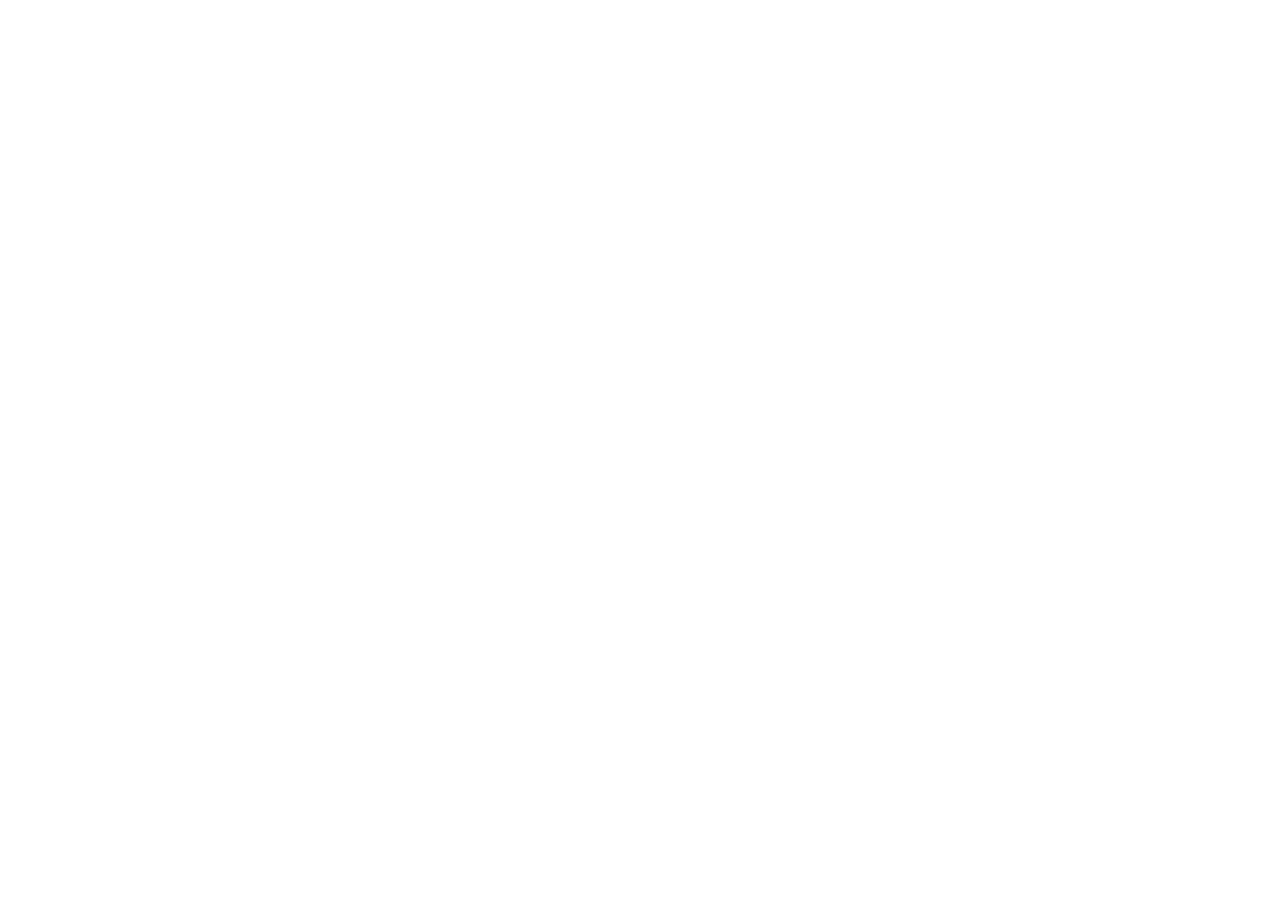
==== store.html @ 5131b75b "5dahi" ====
<!doctype html>
<html lang="en">
  <head>
    <meta charset="UTF-8" />
    <meta name="viewport" content="width=device-width, initial-scale=1.0" />
    <link rel="stylesheet" href="./style.css" />
    <title>Store</title>
  </head>
  <body></body>
</html>
---- style.css ----
* {
  margin: 0;
  box-sizing: border-box;
  padding: 0;
}

.header-menu {
  width: 100vw;
  height: 44px;
  display: flex;
  flex-direction: column;
  align-items: center;
  gap: 12px;
}
.nav {
  background-color: #f5f5f7;
  width: 100vw;
  display: flex;
  align-items: center;
  justify-content: center;
  gap: 24px;
  position: fixed;
}
.banner {
  width: 100vw;
  height: 52px;
  display: flex;
  align-items: center;
  justify-content: center;
}

#background-1 {
  background-image: url(img/Figure.png);
}
#background-2 {
  background-image: url(img/back-2.png);
}
#background-3 {
  background-image: url(img/back-3.png);
}

/* background-1 */
.hero-container {
  display: flex;
  flex-direction: column;
  gap: 12px;
}
.background {
  width: 100vw;
  height: 692px;
  display: flex;
  flex-direction: column;
  align-items: center;
  background-position: center;
}

.title-1 {
  gap: 12px;
  display: flex;
  align-items: center;
  justify-content: center;
  flex-direction: column;
  padding: 55px;
}
.title-1 h2 {
  font-size: 52px;
  font-family: inter;
  color: #f5f5f7;
}
.title-1 p {
  font-size: 24px;
  font-family: Inter;
  color: #f5f5f7;
}

.buttons {
  width: 207px;
  height: 44px;
}

.button-pri {
  background-color: #0071e3;
  border-radius: 999px;
  width: 123px;
  height: 44px;
  border: none;
  color: #ffffff;
}

.button-sec {
  background-color: transparent;
  border-radius: 999px;
  width: 68px;
  height: 44px;
  border: 1px solid #2997ff;
  color: #2997ff;
}

/* background-2 */

.button-pri-2 {
  background-color: #ffffff;
  border-radius: 999px;
  width: 123px;
  height: 44px;
  border: none;
  color: #000000;
}

.button-sec-2 {
  background-color: transparent;
  border-radius: 999px;
  width: 68px;
  height: 44px;
  border: 1px solid #ffffff;
  color: #ffffff;
}

/* background-3 */

.background3 {
  width: 100vw;
  height: 692px;
  display: flex;
  flex-direction: column;
  align-items: center;
  justify-content: flex-end;
  background-position: center;
}

.title-3 {
  height: 407px;
  height: 172px;
  gap: 12px;
  display: flex;
  align-items: center;
  justify-content: center;
  flex-direction: column;
  margin-bottom: 82px;
}
.title-3 h2 {
  font-size: 52px;
  font-family: inter;
  color: #000000;
}
.title-3 p {
  font-size: 24px;
  font-family: Inter;
  color: #000000;
}

.buttons {
  width: 207px;
  height: 44px;
  display: flex;
  align-items: center;
  justify-content: space-between;
}

.button-pri-3 {
  background-color: #0071e3;
  border-radius: 999px;
  width: 114px;
  height: 44px;
  border: none;
  color: #ffffff;
}

/* Porduct heseg */
#porduct-background-1 {
  background-image: url(img/porduct-back1.png);
}
#porduct-background-2 {
  background-image: url(img/porduct-back2.png);
}
#porduct-background-3 {
  background-image: url(img/porduct-back3.png);
}
#porduct-background-4 {
  background-image: url(img/porduct-back4.png);
}
#porduct-background-5 {
  background-image: url(img/porduct-back5.png);
}
#porduct-background-6 {
  background-image: url(img/porduct-back6.png);
}

.porduct-container {
  width: 100vw;
  height: 1764px;
  display: flex;
  flex-wrap: wrap;
  gap: 12px;
  background-position: center;
  margin-top: 12px;
}

.porduct {
  width: calc(50% - 12px);
  height: 580px;
  display: flex;
  flex-direction: column;
  align-items: center;
  justify-content: space-between;
  background-position: center;
}
.porduct-title {
  width: 322px;
  display: flex;
  flex-direction: column;
  align-items: center;
  gap: 12px;
  padding: 58px;
}
.porduct-title img {
  width: 433px;
  height: 33px;
}
.bottom-text p {
  background: linear-gradient(
    90.43deg,
    #0090f7 0%,
    #ba62fc 33.33%,
    #f2416b 66.67%,
    #f55600 100%
  );
  background-clip: text;
  margin-bottom: 53px;
  -webkit-background-clip: text;
  -webkit-text-fill-color: transparent;
}

.porduct-sub {
  font-size: 18px;
  font-family: inter;
  font-style: regular;
  text-align: center;
}

.apple-icon {
  display: flex;
  align-items: center;
  gap: 8px;
}
.apple-icon h2 {
  font-size: 32px;
  font-family: inter;
  font-style: bold;
}
.porduct-title h3 {
  font-size: 15px;
  font-family: inter;
  font-style: bold;
}

.apple-icon img {
  width: 26px;
  height: 32px;
  margin-top: -5px;
}

.porduct-bottom {
  width: calc(50% - 12px);
  height: 580px;
  display: flex;
  flex-direction: column;
  align-items: center;
  justify-content: end;
  background-position: center;
}
.porduct-title-bottom {
  display: flex;
  flex-direction: column;
  align-items: center;
  gap: 12px;
  margin-bottom: 58px;
}

.porduct-title-bottom h2 {
  color: #ffffff;
  font-size: 36px;
  font-family: inter;
  font-style: regular;
}
.porduct-title-bottom p {
  color: #ffffff;
  font-size: 18px;
  font-family: inter;
  font-style: regular;
}
.porduct-title h2 {
  color: #000000;
  font-size: 36px;
  font-family: inter;
  font-style: regular;
  text-align: center;
}

/* media heseg */

.media-container {
  overflow: scroll;
  scroll-behavior: smooth;
  scrollbar-width: none;
  display: flex;
  gap: 12px;
}

#media-1 {
  background-image: url(./img/napoleon.jpg);
}
#media-2 {
  background-image: url(./img/bad-monkey.jpg);
}

#media-3 {
  background-image: url(./img/instigators.jpg);
}

#media-4 {
  background-image: url(./img/k-pop-idols.jpg);
}
#media-5 {
  background-image: url(./img/season-pass.jpg);
}
#media-6 {
  background-image: url(./img/pressumed-innocent.jpg);
}
#media-7 {
  background-image: url(./img/pachinko.jpg);
}
#media-8 {
  background-image: url(./img/baseball.jpg);
}
#media-9 {
  background-image: url(./img/lady-in-the-lake.jpg);
}
#media-10 {
  background-image: url(./img/morning-show.jpg);
}

.scroll-item {
  position: relative;
  min-width: 1250px;
  height: 668px;
  background-size: cover;
  margin-top: 12px;
}
.info {
  gap: 12px;
  display: flex;
  align-items: center;
  left: 47px;
  bottom: 38px;
  position: absolute;
  font-size: 20px;
}

.info button {
  width: 133px;
  height: 44px;
  border-radius: 999px;
  color: #000000;
  border: none;
  font-size: 20px;
}
.info h2 {
  font-size: 20px;
  font-family: inter;
  font-style: bold;
  color: white;
}

.info p {
  font-size: 20px;
  font-family: inter;
  font-style: regular;
  color: white;
}
.bullets {
  display: flex;
  align-items: center;
  justify-content: center;
  gap: 10px;
  margin: 14px;
}

.dot-1 {
  display: block;
  width: 8px;
  height: 8px;
  border-radius: 50%;
  background-color: #0000006b;
}

/* suuliiin heseg */

/* slider ni bg heseg */

#bg-1 {
  background-color: rgb(4, 87, 112);
}
#bg-2 {
  background-color: #eae6e1;
}
#bg-8 {
  background-color: #d66910;
}
#bg-10 {
  background-color: rgba(44, 4, 92, 0.622);
}

/* boxn dotorh zurag */

#item-1 {
  background-image: url(img/1.jpg);
}
#item-2 {
  background-image: url(img/2.jpg);
}

#item-3 {
  background-image: url(img/3.jpg);
}
#item-4 {
  background-image: url(img/4.jpg);
}
#item-5 {
  background-image: url(img/5.jpg);
}
#item-6 {
  background-image: url(img/6.jpg);
}
#item-7 {
  background-image: url(img/7.jpg);
}
#item-8 {
  background-image: url(img/8.jpg);
}
#item-9 {
  background-image: url(img/9.jpg);
}
#item-10 {
  background-image: url(img/10.jpg);
}

.slider-container {
  width: 100vw;
  overflow: hidden;
}

.slider {
  display: flex;
  align-items: center;
  gap: 12px;
  animation-name: slider;
  animation-timing-function: linear;
  animation-iteration-count: infinite;
  animation-duration: 40s;
}

.slider-item {
  min-width: 417px;
  height: 236px;
  background-size: contain;
  position: relative;
  display: flex;
  column-gap: 15px;
  font-weight: bold;
  align-items: center;
  color: var(--color);
}

@keyframes slider {
  from {
    transform: translate(100vw);
  }
  to {
    transform: translate(-5000px);
  }
}
.slider-image-small {
  background-size: contain;
  width: 196px;
  height: 196px;
  overflow: hidden;
  margin-left: 15px;
  border-radius: 8px;
}

.slider-button button {
  width: 100px;
  height: 30px;
  border-radius: 999px;
  border: none;
  background-color: white;
  position: absolute;
  right: 165px;
  bottom: 100px;
  /* display: none; */
  opacity: 0;
}
.slider:hover .slider-item {
  filter: brightness(50%);
}

.slider-item:hover .slider-button button {
  opacity: 1;
  margin-top: 0;
  transition: all 0.3s ease;
}

.slider-caption {
  left: 15px;
  bottom: 30px;
  color: white;
  font-weight: bold;
  position: absolute;
}

/* responsibility heseg */

@media (max-width: 700px) {
}
@media (max-width: 430px) {
  .header-menu {
    width: 100vw;
    height: 44px;
    display: flex;
    /* flex-direction: column; */
    align-items: center;
    gap: 12px;
  }
  .nav {
    background-color: #f5f5f7;
    width: 100vw;
    display: flex;
    align-items: center;
    justify-content: center;
    gap: 24px;
    position: fixed;
  }
  .banner {
    width: 100vw;
    height: 52px;
    display: flex;
    align-items: center;
    justify-content: center;
    text-align: center;
    font-size: 14px;
  }

  #background-1 {
    background-image: url(img/bosoo.jpg);
  }
  .background {
    width: 100vw;
    height: 500px;
    display: flex;
    flex-direction: column;
    align-items: center;
    background-size: cover;
    justify-content: flex-end;
  }
  .title-1 {
    gap: 12px;
    display: flex;
    align-items: center;
    justify-content: center;
    flex-direction: column;
    padding: 58px;
  }
  .title-1 h2 {
    font-size: 30px;
    font-family: inter;
    color: #f5f5f7;
  }
  .title-1 p {
    font-size: 18px;
    font-family: Inter;
    color: #f5f5f7;
  }
}
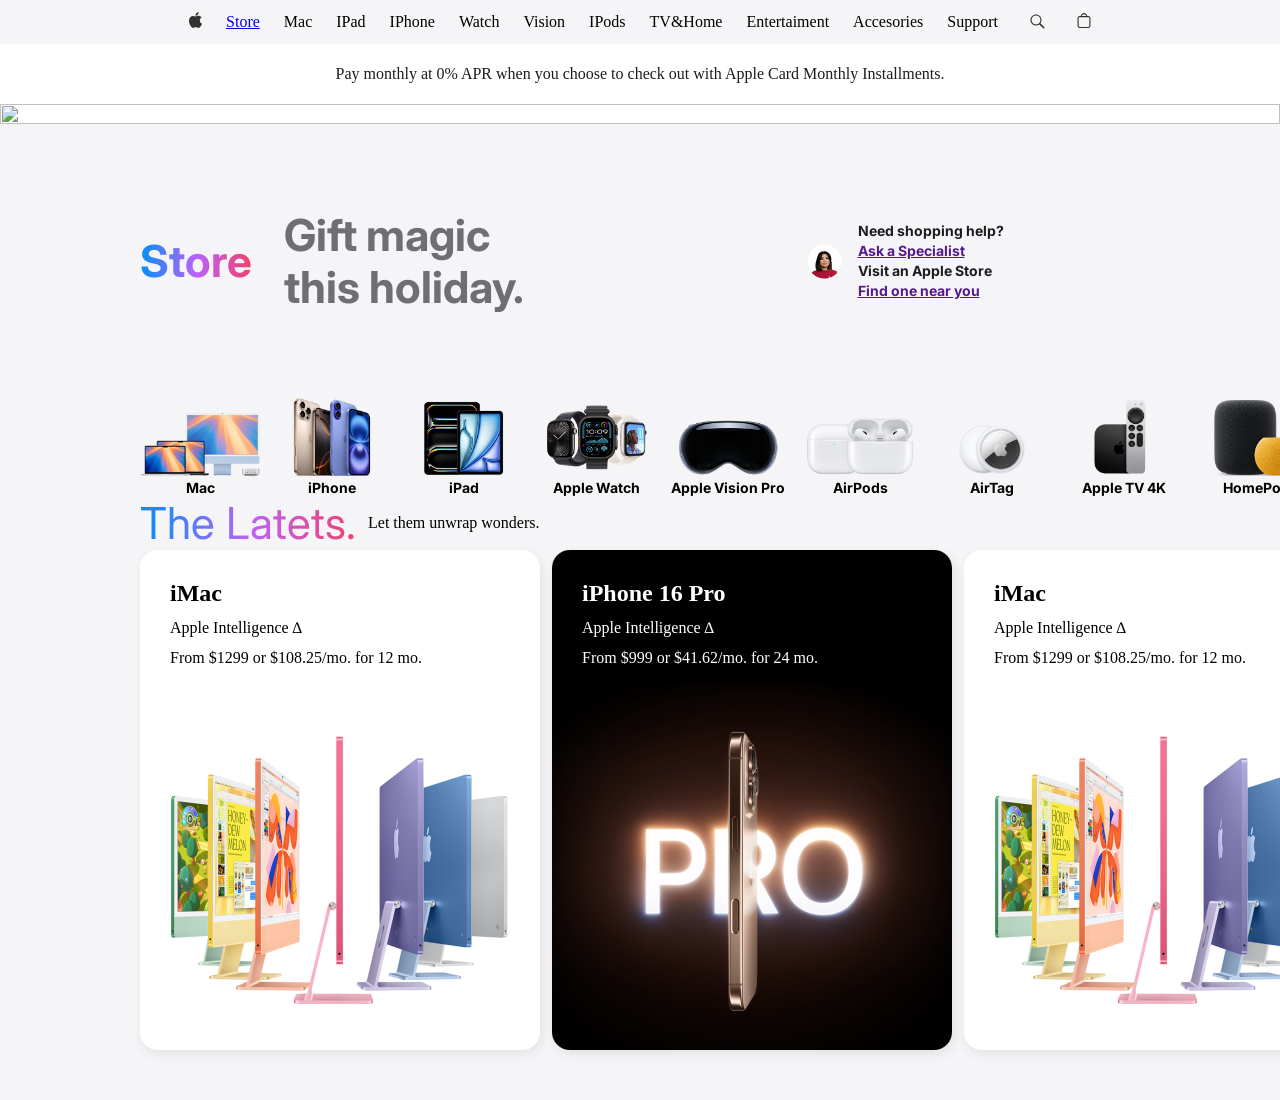
==== commit 36a84f7f: "store page 50$  duussan" ====
--- a/store.html
+++ b/store.html
@@ -4,7 +4,206 @@
     <meta charset="UTF-8" />
     <meta name="viewport" content="width=device-width, initial-scale=1.0" />
     <link rel="stylesheet" href="./style.css" />
+    <link
+      href="https://fonts.googleapis.com/css2?family=Inter:ital,opsz,wght@0,14..32,100..900;1,14..32,100..900&family=Montserrat:ital,wght@0,100..900;1,100..900&display=swap"
+      rel="stylesheet" />
     <title>Store</title>
   </head>
-  <body></body>
+  <body>
+    <section class="header-menu">
+      <div class="nav">
+        <div class="item">
+          <svg
+            xmlns="http://www.w3.org/2000/svg"
+            width="13"
+            height="16"
+            viewBox="0 0 13 16"
+            fill="none">
+            <path
+              d="M12.5589 5.4318C12.038 5.75071 11.6066 6.19655 11.3049 6.72761C11.0032 7.25867 10.8413 7.85759 10.8341 8.4683C10.8362 9.15565 11.0398 9.8273 11.4198 10.4001C11.7998 10.9728 12.3395 11.4215 12.972 11.6906C12.7226 12.4952 12.3536 13.2577 11.8772 13.9524C11.1956 14.9336 10.4829 15.9147 9.3985 15.9147C8.3141 15.9147 8.0352 15.2847 6.7855 15.2847C5.5668 15.2847 5.133 15.9354 4.1415 15.9354C3.15 15.9354 2.4581 15.0265 1.6628 13.9111C0.612269 12.3485 0.0349098 10.516 0 8.6335C0 5.5351 2.014 3.893 3.9969 3.893C5.0504 3.893 5.9283 4.5849 6.5893 4.5849C7.2193 4.5849 8.2005 3.8516 9.3985 3.8516C10.0145 3.83571 10.6249 3.97152 11.176 4.24708C11.7271 4.52264 12.202 4.92949 12.5589 5.4318ZM8.8305 2.54C9.3586 1.91876 9.65755 1.13513 9.6774 0.32C9.67829 0.212542 9.6679 0.105288 9.6464 0C8.73926 0.0886136 7.9004 0.520975 7.3019 1.2084C6.76871 1.80488 6.4585 2.56759 6.424 3.3669C6.4244 3.46411 6.43479 3.56102 6.455 3.6561C6.52652 3.66962 6.59912 3.67655 6.6719 3.6768C7.08997 3.64353 7.49692 3.5256 7.868 3.33018C8.23908 3.13475 8.56655 2.86591 8.8305 2.54Z"
+              fill="black"
+              fill-opacity="0.8" />
+          </svg>
+        </div>
+        <a class="item" href="./store.html"><p>Store</p></a>
+        <div class="item"><p>Mac</p></div>
+        <div class="item"><p>IPad</p></div>
+        <div class="item"><p>IPhone</p></div>
+        <div class="item"><p>Watch</p></div>
+        <div class="item"><p>Vision</p></div>
+        <div class="item"><p>IPods</p></div>
+        <div class="item"><p>TV&Home</p></div>
+        <div class="item"><p>Entertaiment</p></div>
+        <div class="item"><p>Accesories</p></div>
+        <div class="item"><p>Support</p></div>
+        <svg
+          xmlns="http://www.w3.org/2000/svg"
+          width="31"
+          height="44"
+          viewBox="0 0 31 44"
+          fill="none">
+          <path
+            d="M22.298 27.202L18.428 23.332C19.129 22.403 19.55 21.251 19.55 20C19.55 16.94 17.061 14.45 14 14.45C10.94 14.45 8.44995 16.94 8.44995 20C8.44995 23.061 10.94 25.55 14 25.55C15.251 25.55 16.403 25.129 17.332 24.428L21.202 28.298C21.353 28.449 21.552 28.526 21.75 28.526C21.948 28.526 22.146 28.45 22.298 28.298C22.601 27.995 22.601 27.505 22.298 27.202ZM9.54995 20C9.54995 17.546 11.547 15.55 14 15.55C16.454 15.55 18.45 17.547 18.45 20C18.45 22.453 16.454 24.45 14 24.45C11.546 24.45 9.54995 22.454 9.54995 20Z"
+            fill="black"
+            fill-opacity="0.8" />
+        </svg>
+        <svg
+          xmlns="http://www.w3.org/2000/svg"
+          width="14"
+          height="44"
+          viewBox="0 0 14 44"
+          fill="none">
+          <path
+            d="M11.3535 16.0283H10.333C10.2236 15.2173 9.82728 14.4723 9.21582 13.9284C8.60436 13.3845 7.81827 13.0776 7.00003 13.0635C6.18179 13.0776 5.3957 13.3845 4.78424 13.9284C4.17278 14.4723 3.77643 15.2173 3.66703 16.0283H2.64703C2.08582 16.0286 1.54769 16.2517 1.15078 16.6485C0.753865 17.0452 0.530612 17.5833 0.530029 18.1445V25.86C0.530532 26.4211 0.753634 26.9591 1.15038 27.356C1.54712 27.7528 2.08509 27.976 2.64623 27.9767H11.3532C11.9145 27.9762 12.4526 27.753 12.8495 27.3562C13.2463 26.9593 13.4695 26.4212 13.47 25.86V18.1445C13.4694 17.5834 13.2463 17.0454 12.8495 16.6486C12.4527 16.2519 11.9147 16.0288 11.3535 16.0283ZM7.00003 14.1631C7.52744 14.1745 8.03515 14.3656 8.43921 14.7048C8.84328 15.0439 9.11951 15.5108 9.22223 16.0283H4.77783C4.88055 15.5108 5.15678 15.0439 5.56085 14.7048C5.96491 14.3656 6.47262 14.1745 7.00003 14.1631ZM12.37 25.86C12.3697 26.1296 12.2626 26.388 12.072 26.5787C11.8814 26.7693 11.623 26.8767 11.3534 26.8771H2.64653C2.37697 26.8766 2.11859 26.7693 1.92804 26.5786C1.73749 26.388 1.63032 26.1295 1.63003 25.86V18.1445C1.63035 17.875 1.73755 17.6166 1.92814 17.426C2.11872 17.2354 2.37711 17.1282 2.64663 17.1279H11.3536C11.6231 17.1282 11.8815 17.2355 12.072 17.4261C12.2625 17.6166 12.3697 17.875 12.37 18.1445V25.86Z"
+            fill="black"
+            fill-opacity="0.8" />
+        </svg>
+      </div>
+    </section>
+
+    <div class="banner-1">
+      <p>
+        Pay monthly at 0% APR when you choose to check out with Apple Card
+        Monthly Installments.
+      </p>
+    </div>
+    <div class="gradient">
+      <img
+        src="https://pinecone-academy-fgmu.vercel.app/images/store-header.png"
+        alt="" />
+    </div>
+    <div class="store">
+      <div class="left-side">
+        <div class="color-text"><p>Store</p></div>
+        <p>Gift magic this holiday.</p>
+      </div>
+      <div class="right-side">
+        <img src="./img/supp img.jpg" alt="" />
+        <div class="chat">
+          <div chat-1>
+            <p>Need shopping help?</p>
+            <a href="">Ask a Specialist</a>
+          </div>
+          <div chat-2>
+            <p>Visit an Apple Store</p>
+            <a href="">Find one near you</a>
+          </div>
+        </div>
+      </div>
+    </div>
+    <div class="porduct-list">
+      <div class="porduct-card">
+        <img src="./img/por-1.png" alt="mac" />
+        <h4>Mac</h4>
+      </div>
+      <div class="porduct-card">
+        <img src="./img/por-2.png" alt="iphone" />
+        <h4>iPhone</h4>
+      </div>
+      <div class="porduct-card">
+        <img src="./img/por-3.png" alt="ipad" />
+        <h4>iPad</h4>
+      </div>
+      <div class="porduct-card">
+        <img src="./img/por-4.png" alt="" />
+        <h4>Apple Watch</h4>
+      </div>
+      <div class="porduct-card">
+        <img src="./img/por-5.png" alt="vision pro" />
+        <h4>Apple Vision Pro</h4>
+      </div>
+      <div class="porduct-card">
+        <img src="./img/por-6.png" alt="airpods" />
+        <h4>AirPods</h4>
+      </div>
+      <div class="porduct-card">
+        <img src="./img/por-7.png" alt="airtag" />
+        <h4>AirTag</h4>
+      </div>
+      <div class="porduct-card">
+        <img src="./img/por-8.png" alt="apple tv 4k" />
+        <h4>Apple TV 4K</h4>
+      </div>
+      <div class="porduct-card">
+        <img src="./img/pot-9.png" alt="homepod" />
+        <h4>HomePod</h4>
+      </div>
+      <div class="porduct-card">
+        <img src="./img/por-10.png" alt="accessories" />
+        <h4>Accessories</h4>
+      </div>
+      <div class="porduct-card">
+        <img src="./img/por-11.png" alt="apple gift card" />
+        <h4>Apple Gift Card</h4>
+      </div>
+    </div>
+    <div class="latest-porduct-section">
+      <div class="section-1">
+        <div class="latets-title">
+          <div class="color-text">
+            <p>The Latets.</p>
+          </div>
+          <p>Let them unwrap wonders.</p>
+        </div>
+
+        <div class="latest-porduct-list">
+          <div class="latets-porduct-card" id="card-1">
+            <h2>iMac</h2>
+            <p>Apple Intelligence ∆</p>
+            <p>From $1299 or $108.25/mo. for 12 mo.</p>
+          </div>
+          <div class="latets-porduct-card white" id="card-2">
+            <h2>iPhone 16 Pro</h2>
+            <p>Apple Intelligence ∆</p>
+            <p>From $999 or $41.62/mo. for 24 mo.</p>
+          </div>
+          <div class="latets-porduct-card" id="card-3">
+            <h2>iMac</h2>
+            <p>Apple Intelligence ∆</p>
+            <p>From $1299 or $108.25/mo. for 12 mo.</p>
+          </div>
+          <div class="latets-porduct-card" id="card-4">
+            <h2>iMac</h2>
+            <p>Apple Intelligence ∆</p>
+            <p>From $1299 or $108.25/mo. for 12 mo.</p>
+          </div>
+          <div class="latets-porduct-card" id="card-5">
+            <h2>iMac</h2>
+            <p>Apple Intelligence ∆</p>
+            <p>From $1299 or $108.25/mo. for 12 mo.</p>
+          </div>
+          <div class="latets-porduct-card" id="card-6">
+            <h2>iMac</h2>
+            <p>Apple Intelligence ∆</p>
+            <p>From $1299 or $108.25/mo. for 12 mo.</p>
+          </div>
+          <div class="latets-porduct-card" id="card-7">
+            <h2>iMac</h2>
+            <p>Apple Intelligence ∆</p>
+            <p>From $1299 or $108.25/mo. for 12 mo.</p>
+          </div>
+          <div class="latets-porduct-card" id="card-8">
+            <h2>iMac</h2>
+            <p>Apple Intelligence ∆</p>
+            <p>From $1299 or $108.25/mo. for 12 mo.</p>
+          </div>
+          <div class="latets-porduct-card" id="card-9">
+            <h2>iMac</h2>
+            <p>Apple Intelligence ∆</p>
+            <p>From $1299 or $108.25/mo. for 12 mo.</p>
+          </div>
+          <div class="latets-porduct-card" id="card-10">
+            <h2>iMac</h2>
+            <p>Apple Intelligence ∆</p>
+            <p>From $1299 or $108.25/mo. for 12 mo.</p>
+          </div>
+          <div class="latets-porduct-card" id="card-11">
+            <h2>iMac</h2>
+            <p>Apple Intelligence ∆</p>
+            <p>From $1299 or $108.25/mo. for 12 mo.</p>
+          </div>
+        </div>
+      </div>
+    </div>
+  </body>
 </html>
--- a/style.css
+++ b/style.css
@@ -582,3 +582,181 @@
     color: #f5f5f7;
   }
 }
+
+/* store huudasni css */
+
+.banner-1 {
+  width: 100vw;
+  height: 60px;
+  display: flex;
+  align-items: center;
+  justify-content: center;
+  color: #1d1d1f;
+  font-weight: 400;
+  background-color: #fff;
+}
+
+.store {
+  width: 100vw;
+  height: 274px;
+  display: flex;
+  align-items: center;
+  background-color: #f5f5f7;
+  justify-content: space-between;
+  padding-inline: 120px;
+  padding-left: 140px;
+}
+.gradient {
+  width: 100%;
+  height: 20px;
+}
+.gradient img {
+  width: 100vw;
+  height: 20px;
+}
+
+.left-side {
+  width: 50%;
+  display: flex;
+  align-items: center;
+  justify-content: center;
+  gap: 32px;
+}
+.color-text {
+  font-size: 44px;
+  font-family: inter;
+  font-style: bold;
+  background: linear-gradient(90deg, #0090f7 0%, #ba62fc 50%, #f2416b 100%);
+  background-clip: text;
+  -webkit-background-clip: text;
+  -webkit-text-fill-color: transparent;
+}
+.left-side p {
+  color: #6e6e73;
+  font-family: Inter;
+  font-size: 44px;
+  font-style: normal;
+  font-weight: 700;
+  line-height: 52.01px; /* 118.205% */
+}
+.right-side {
+  width: 50%;
+  height: 400px;
+  display: flex;
+  justify-content: center;
+  align-items: center;
+  gap: 16px;
+}
+
+.right-side img {
+  width: 35px;
+  height: 35px;
+}
+.chat {
+  color: #1d1d1f;
+  font-family: Inter;
+  font-size: 14px;
+  font-style: normal;
+  font-weight: 700;
+  line-height: 20px; /* 142.857% */
+}
+
+.porduct-list {
+  width: 100vw;
+  display: flex;
+  align-items: center;
+  justify-content: space-evenly;
+  gap: 12px;
+  background-color: #f5f5f7;
+  text-align: center;
+  font-family: inter;
+  font-size: 14px;
+  overflow: scroll;
+  scroll-behavior: smooth;
+  scrollbar-width: none;
+  padding-inline: 120px;
+  padding-left: 140px;
+}
+
+.porduct-card img {
+  width: 120px;
+  height: 78px;
+}
+
+.latest-porduct-section {
+  width: 100vw;
+  height: 553px;
+}
+
+#card-1 {
+  background-image: url(./img/card-1.jpeg);
+}
+#card-2 {
+  background-image: url(./img/card2.jpeg);
+}
+
+#card-3 {
+  background-image: url(./img/card-1.jpeg);
+}
+#card-4 {
+  background-image: url(./img/card-1.jpeg);
+}
+#card-5 {
+  background-image: url(./img/card-1.jpeg);
+}
+#card-6 {
+  background-image: url(./img/card-1.jpeg);
+}
+#card-7 {
+  background-image: url(./img/card-1.jpeg);
+}
+#card-8 {
+  background-image: url(./img/card-1.jpeg);
+}
+#card-9 {
+  background-image: url(./img/card-1.jpeg);
+}
+#card-10 {
+  background-image: url(./img/card-1.jpeg);
+}
+#card-11 {
+  background-image: url(./img/card-1.jpeg);
+}
+
+.section-1 {
+  padding-left: 140px;
+  background-color: #f5f5f7;
+}
+.latets-title {
+  display: flex;
+  align-items: center;
+  gap: 12px;
+}
+
+.latest-porduct-list {
+  width: 100vw;
+  height: 550px;
+  display: flex;
+  gap: 12px;
+  background-color: #f5f5f7;
+}
+
+.latets-porduct-card {
+  width: 400px;
+  height: 500px;
+  background-size: cover;
+  background-position: center;
+  border-radius: 18px;
+  padding: 30px;
+  display: flex;
+  flex-shrink: 0;
+  cursor: pointer;
+  row-gap: 12px;
+  border-radius: 18px;
+  flex-direction: column;
+  scroll-snap-align: start;
+  box-shadow: rgba(0, 0, 0, 0.08) 2px 4px 12px 0px;
+}
+.white {
+  color: white;
+}
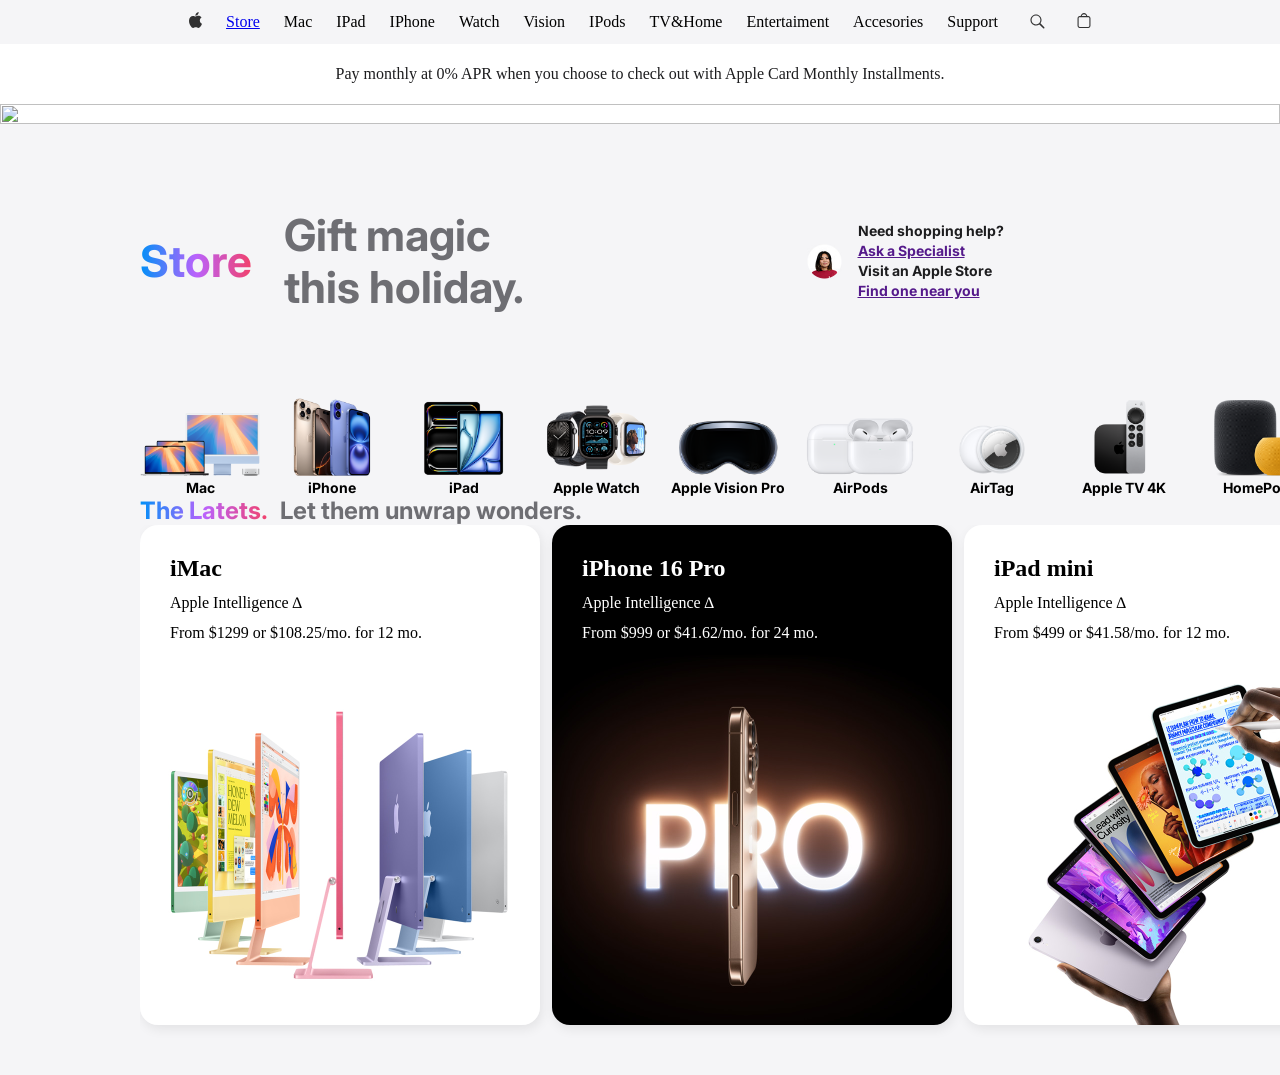
==== commit 717bc338: "barag l duussan" ====
--- a/store.html
+++ b/store.html
@@ -13,7 +13,19 @@
     <section class="header-menu">
       <div class="nav">
         <div class="item">
-          <svg
+          <a href="./index.html">
+            <svg
+              xmlns="http://www.w3.org/2000/svg"
+              width="13"
+              height="16"
+              viewBox="0 0 13 16"
+              fill="none">
+              <path
+                d="M12.5589 5.4318C12.038 5.75071 11.6066 6.19655 11.3049 6.72761C11.0032 7.25867 10.8413 7.85759 10.8341 8.4683C10.8362 9.15565 11.0398 9.8273 11.4198 10.4001C11.7998 10.9728 12.3395 11.4215 12.972 11.6906C12.7226 12.4952 12.3536 13.2577 11.8772 13.9524C11.1956 14.9336 10.4829 15.9147 9.3985 15.9147C8.3141 15.9147 8.0352 15.2847 6.7855 15.2847C5.5668 15.2847 5.133 15.9354 4.1415 15.9354C3.15 15.9354 2.4581 15.0265 1.6628 13.9111C0.612269 12.3485 0.0349098 10.516 0 8.6335C0 5.5351 2.014 3.893 3.9969 3.893C5.0504 3.893 5.9283 4.5849 6.5893 4.5849C7.2193 4.5849 8.2005 3.8516 9.3985 3.8516C10.0145 3.83571 10.6249 3.97152 11.176 4.24708C11.7271 4.52264 12.202 4.92949 12.5589 5.4318ZM8.8305 2.54C9.3586 1.91876 9.65755 1.13513 9.6774 0.32C9.67829 0.212542 9.6679 0.105288 9.6464 0C8.73926 0.0886136 7.9004 0.520975 7.3019 1.2084C6.76871 1.80488 6.4585 2.56759 6.424 3.3669C6.4244 3.46411 6.43479 3.56102 6.455 3.6561C6.52652 3.66962 6.59912 3.67655 6.6719 3.6768C7.08997 3.64353 7.49692 3.5256 7.868 3.33018C8.23908 3.13475 8.56655 2.86591 8.8305 2.54Z"
+                fill="black"
+                fill-opacity="0.8" /></svg
+          ></a>
+          <!-- <svg
             xmlns="http://www.w3.org/2000/svg"
             width="13"
             height="16"
@@ -23,7 +35,7 @@
               d="M12.5589 5.4318C12.038 5.75071 11.6066 6.19655 11.3049 6.72761C11.0032 7.25867 10.8413 7.85759 10.8341 8.4683C10.8362 9.15565 11.0398 9.8273 11.4198 10.4001C11.7998 10.9728 12.3395 11.4215 12.972 11.6906C12.7226 12.4952 12.3536 13.2577 11.8772 13.9524C11.1956 14.9336 10.4829 15.9147 9.3985 15.9147C8.3141 15.9147 8.0352 15.2847 6.7855 15.2847C5.5668 15.2847 5.133 15.9354 4.1415 15.9354C3.15 15.9354 2.4581 15.0265 1.6628 13.9111C0.612269 12.3485 0.0349098 10.516 0 8.6335C0 5.5351 2.014 3.893 3.9969 3.893C5.0504 3.893 5.9283 4.5849 6.5893 4.5849C7.2193 4.5849 8.2005 3.8516 9.3985 3.8516C10.0145 3.83571 10.6249 3.97152 11.176 4.24708C11.7271 4.52264 12.202 4.92949 12.5589 5.4318ZM8.8305 2.54C9.3586 1.91876 9.65755 1.13513 9.6774 0.32C9.67829 0.212542 9.6679 0.105288 9.6464 0C8.73926 0.0886136 7.9004 0.520975 7.3019 1.2084C6.76871 1.80488 6.4585 2.56759 6.424 3.3669C6.4244 3.46411 6.43479 3.56102 6.455 3.6561C6.52652 3.66962 6.59912 3.67655 6.6719 3.6768C7.08997 3.64353 7.49692 3.5256 7.868 3.33018C8.23908 3.13475 8.56655 2.86591 8.8305 2.54Z"
               fill="black"
               fill-opacity="0.8" />
-          </svg>
+          </svg> -->
         </div>
         <a class="item" href="./store.html"><p>Store</p></a>
         <div class="item"><p>Mac</p></div>
@@ -158,52 +170,53 @@
             <p>From $999 or $41.62/mo. for 24 mo.</p>
           </div>
           <div class="latets-porduct-card" id="card-3">
-            <h2>iMac</h2>
-            <p>Apple Intelligence ∆</p>
-            <p>From $1299 or $108.25/mo. for 12 mo.</p>
+            <h2>iPad mini</h2>
+            <p>Apple Intelligence ∆</p>
+            <p>From $499 or $41.58/mo. for 12 mo.</p>
           </div>
           <div class="latets-porduct-card" id="card-4">
-            <h2>iMac</h2>
-            <p>Apple Intelligence ∆</p>
-            <p>From $1299 or $108.25/mo. for 12 mo.</p>
+            <h2>Apple Watch Series 10</h2>
+            <p>Thinstant classic.</p>
+            <p>From $399 or $33.25/mo. for 12 mo.</p>
           </div>
           <div class="latets-porduct-card" id="card-5">
-            <h2>iMac</h2>
-            <p>Apple Intelligence ∆</p>
-            <p>From $1299 or $108.25/mo. for 12 mo.</p>
-          </div>
-          <div class="latets-porduct-card" id="card-6">
-            <h2>iMac</h2>
-            <p>Apple Intelligence ∆</p>
-            <p>From $1299 or $108.25/mo. for 12 mo.</p>
-          </div>
-          <div class="latets-porduct-card" id="card-7">
-            <h2>iMac</h2>
-            <p>Apple Intelligence ∆</p>
-            <p>From $1299 or $108.25/mo. for 12 mo.</p>
+            <h2>AirPods 4</h2>
+            <p>Iconic. Now supersonic.</p>
+            <p>Starting at $129 with Active Noise Cancellation $179</p>
+          </div>
+          <div class="latets-porduct-card white" id="card-6">
+            <h2>iPhone 16</h2>
+            <p>Apple Intelligence ∆</p>
+            <p>From $799 or $33.29/mo. for 24 mo.</p>
+          </div>
+          <div class="latets-porduct-card white" id="card-7">
+            <h2>Apple Watch Ultra 2</h2>
+            <p>New finish. Never quit.</p>
+            <p>From $799 or $66.58/mo. for 12 mo.</p>
           </div>
           <div class="latets-porduct-card" id="card-8">
-            <h2>iMac</h2>
-            <p>Apple Intelligence ∆</p>
-            <p>From $1299 or $108.25/mo. for 12 mo.</p>
+            <h2>Apple Vision Pro</h2>
+            <p>Welcome to the era of spatial computing.</p>
+            <p>From $3499</p>
           </div>
           <div class="latets-porduct-card" id="card-9">
-            <h2>iMac</h2>
-            <p>Apple Intelligence ∆</p>
-            <p>From $1299 or $108.25/mo. for 12 mo.</p>
-          </div>
-          <div class="latets-porduct-card" id="card-10">
-            <h2>iMac</h2>
-            <p>Apple Intelligence ∆</p>
-            <p>From $1299 or $108.25/mo. for 12 mo.</p>
+            <h2>MacBook Air</h2>
+            <p>Designed to go places.</p>
+            <p>From $999 or $83.25/mo. for 12 mo.</p>
+          </div>
+          <div class="latets-porduct-card white" id="card-10">
+            <h2>iPad Pro</h2>
+            <p>Apple Intelligence ∆</p>
+            <p>From $999 or $83.25/mo. for 12 mo.</p>
           </div>
           <div class="latets-porduct-card" id="card-11">
-            <h2>iMac</h2>
-            <p>Apple Intelligence ∆</p>
-            <p>From $1299 or $108.25/mo. for 12 mo.</p>
-          </div>
-        </div>
-      </div>
-    </div>
+            <h2>iPad Air</h2>
+            <p>Apple Intelligence ∆</p>
+            <p>From $599 or $49.91/mo. for 12 mo.</p>
+          </div>
+        </div>
+      </div>
+    </div>
+    <div></div>
   </body>
 </html>
--- a/style.css
+++ b/style.css
@@ -672,10 +672,10 @@
   font-family: inter;
   font-size: 14px;
   overflow: scroll;
-  scroll-behavior: smooth;
   scrollbar-width: none;
   padding-inline: 120px;
   padding-left: 140px;
+  flex-shrink: 0;
 }
 
 .porduct-card img {
@@ -696,31 +696,31 @@
 }
 
 #card-3 {
-  background-image: url(./img/card-1.jpeg);
+  background-image: url(./img/card3.jpeg);
 }
 #card-4 {
-  background-image: url(./img/card-1.jpeg);
+  background-image: url(./img/card4.jpeg);
 }
 #card-5 {
-  background-image: url(./img/card-1.jpeg);
+  background-image: url(./img/card5.jpeg);
 }
 #card-6 {
-  background-image: url(./img/card-1.jpeg);
+  background-image: url(./img/card6.jpeg);
 }
 #card-7 {
-  background-image: url(./img/card-1.jpeg);
+  background-image: url(./img/card7.jpeg);
 }
 #card-8 {
-  background-image: url(./img/card-1.jpeg);
+  background-image: url(./img/card8.jpeg);
 }
 #card-9 {
-  background-image: url(./img/card-1.jpeg);
+  background-image: url(./img/card9.jpeg);
 }
 #card-10 {
-  background-image: url(./img/card-1.jpeg);
+  background-image: url(./img/card10.jpeg);
 }
 #card-11 {
-  background-image: url(./img/card-1.jpeg);
+  background-image: url(./img/card11.jpeg);
 }
 
 .section-1 {
@@ -732,13 +732,20 @@
   align-items: center;
   gap: 12px;
 }
+.latets-title p {
+  font-size: 24px;
+  color: #6e6e73;
+  font-weight: 700;
+  font-family: inter;
+}
 
 .latest-porduct-list {
-  width: 100vw;
   height: 550px;
   display: flex;
   gap: 12px;
   background-color: #f5f5f7;
+  overflow: scroll;
+  scrollbar-width: none;
 }
 
 .latets-porduct-card {
@@ -754,7 +761,6 @@
   row-gap: 12px;
   border-radius: 18px;
   flex-direction: column;
-  scroll-snap-align: start;
   box-shadow: rgba(0, 0, 0, 0.08) 2px 4px 12px 0px;
 }
 .white {
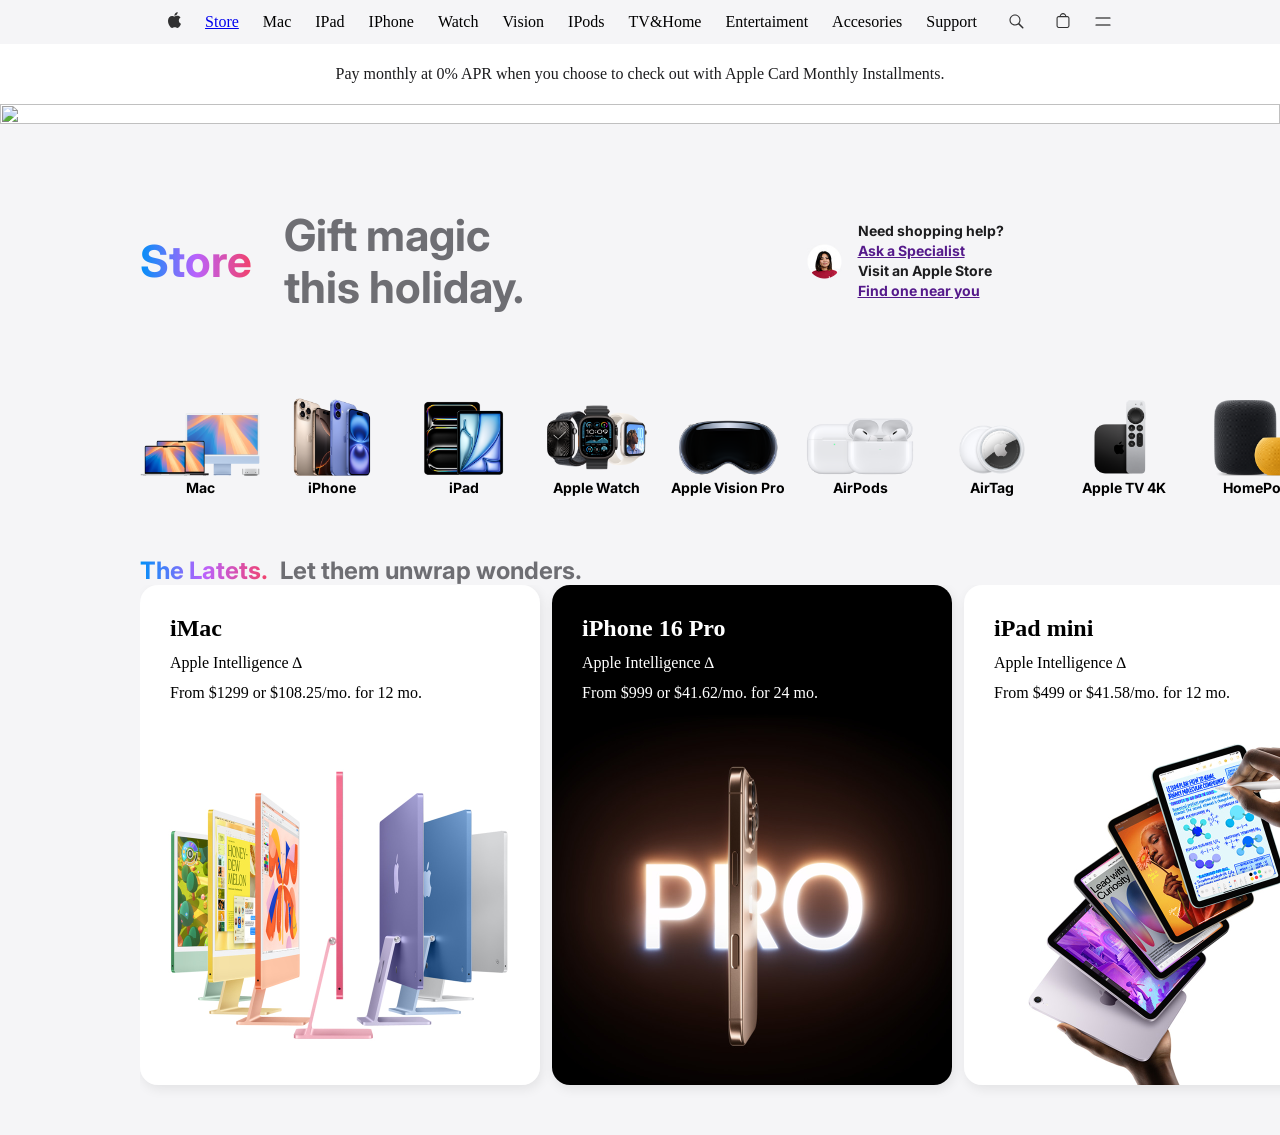
==== commit ce4a3916: "80%" ====
--- a/store.html
+++ b/store.html
@@ -12,20 +12,8 @@
   <body>
     <section class="header-menu">
       <div class="nav">
-        <div class="item">
-          <a href="./index.html">
-            <svg
-              xmlns="http://www.w3.org/2000/svg"
-              width="13"
-              height="16"
-              viewBox="0 0 13 16"
-              fill="none">
-              <path
-                d="M12.5589 5.4318C12.038 5.75071 11.6066 6.19655 11.3049 6.72761C11.0032 7.25867 10.8413 7.85759 10.8341 8.4683C10.8362 9.15565 11.0398 9.8273 11.4198 10.4001C11.7998 10.9728 12.3395 11.4215 12.972 11.6906C12.7226 12.4952 12.3536 13.2577 11.8772 13.9524C11.1956 14.9336 10.4829 15.9147 9.3985 15.9147C8.3141 15.9147 8.0352 15.2847 6.7855 15.2847C5.5668 15.2847 5.133 15.9354 4.1415 15.9354C3.15 15.9354 2.4581 15.0265 1.6628 13.9111C0.612269 12.3485 0.0349098 10.516 0 8.6335C0 5.5351 2.014 3.893 3.9969 3.893C5.0504 3.893 5.9283 4.5849 6.5893 4.5849C7.2193 4.5849 8.2005 3.8516 9.3985 3.8516C10.0145 3.83571 10.6249 3.97152 11.176 4.24708C11.7271 4.52264 12.202 4.92949 12.5589 5.4318ZM8.8305 2.54C9.3586 1.91876 9.65755 1.13513 9.6774 0.32C9.67829 0.212542 9.6679 0.105288 9.6464 0C8.73926 0.0886136 7.9004 0.520975 7.3019 1.2084C6.76871 1.80488 6.4585 2.56759 6.424 3.3669C6.4244 3.46411 6.43479 3.56102 6.455 3.6561C6.52652 3.66962 6.59912 3.67655 6.6719 3.6768C7.08997 3.64353 7.49692 3.5256 7.868 3.33018C8.23908 3.13475 8.56655 2.86591 8.8305 2.54Z"
-                fill="black"
-                fill-opacity="0.8" /></svg
-          ></a>
-          <!-- <svg
+        <a href="./index.html">
+          <svg
             xmlns="http://www.w3.org/2000/svg"
             width="13"
             height="16"
@@ -35,8 +23,8 @@
               d="M12.5589 5.4318C12.038 5.75071 11.6066 6.19655 11.3049 6.72761C11.0032 7.25867 10.8413 7.85759 10.8341 8.4683C10.8362 9.15565 11.0398 9.8273 11.4198 10.4001C11.7998 10.9728 12.3395 11.4215 12.972 11.6906C12.7226 12.4952 12.3536 13.2577 11.8772 13.9524C11.1956 14.9336 10.4829 15.9147 9.3985 15.9147C8.3141 15.9147 8.0352 15.2847 6.7855 15.2847C5.5668 15.2847 5.133 15.9354 4.1415 15.9354C3.15 15.9354 2.4581 15.0265 1.6628 13.9111C0.612269 12.3485 0.0349098 10.516 0 8.6335C0 5.5351 2.014 3.893 3.9969 3.893C5.0504 3.893 5.9283 4.5849 6.5893 4.5849C7.2193 4.5849 8.2005 3.8516 9.3985 3.8516C10.0145 3.83571 10.6249 3.97152 11.176 4.24708C11.7271 4.52264 12.202 4.92949 12.5589 5.4318ZM8.8305 2.54C9.3586 1.91876 9.65755 1.13513 9.6774 0.32C9.67829 0.212542 9.6679 0.105288 9.6464 0C8.73926 0.0886136 7.9004 0.520975 7.3019 1.2084C6.76871 1.80488 6.4585 2.56759 6.424 3.3669C6.4244 3.46411 6.43479 3.56102 6.455 3.6561C6.52652 3.66962 6.59912 3.67655 6.6719 3.6768C7.08997 3.64353 7.49692 3.5256 7.868 3.33018C8.23908 3.13475 8.56655 2.86591 8.8305 2.54Z"
               fill="black"
               fill-opacity="0.8" />
-          </svg> -->
-        </div>
+          </svg>
+        </a>
         <a class="item" href="./store.html"><p>Store</p></a>
         <div class="item"><p>Mac</p></div>
         <div class="item"><p>IPad</p></div>
@@ -70,6 +58,26 @@
             fill="black"
             fill-opacity="0.8" />
         </svg>
+        <svg
+          class="menu-bar"
+          xmlns="http://www.w3.org/2000/svg"
+          width="18"
+          height="18"
+          viewBox="0 0 18 18"
+          fill="none">
+          <path
+            d="M2 12H16"
+            stroke="black"
+            stroke-width="1.2"
+            stroke-linecap="round"
+            stroke-linejoin="round" />
+          <path
+            d="M2 5H16"
+            stroke="black"
+            stroke-width="1.2"
+            stroke-linecap="round"
+            stroke-linejoin="round" />
+        </svg>
       </div>
     </section>
 
@@ -217,6 +225,5 @@
         </div>
       </div>
     </div>
-    <div></div>
   </body>
 </html>
--- a/style.css
+++ b/style.css
@@ -21,6 +21,7 @@
   gap: 24px;
   position: fixed;
 }
+
 .banner {
   width: 100vw;
   height: 52px;
@@ -68,6 +69,25 @@
   color: #f5f5f7;
 }
 .title-1 p {
+  font-size: 24px;
+  font-family: Inter;
+  color: #f5f5f7;
+}
+
+.title-2 {
+  gap: 12px;
+  display: flex;
+  align-items: center;
+  justify-content: center;
+  flex-direction: column;
+  padding: 55px;
+}
+.title-2 h2 {
+  font-size: 52px;
+  font-family: inter;
+  color: #f5f5f7;
+}
+.title-2 p {
   font-size: 24px;
   font-family: Inter;
   color: #f5f5f7;
@@ -341,23 +361,17 @@
 }
 
 .scroll-item {
-  position: relative;
+  padding: 66px;
+  background-position: center;
+  background-size: cover;
   min-width: 1250px;
   height: 668px;
-  background-size: cover;
-  margin-top: 12px;
-}
-.info {
-  gap: 12px;
-  display: flex;
-  align-items: center;
-  left: 47px;
-  bottom: 38px;
-  position: absolute;
-  font-size: 20px;
-}
-
-.info button {
+  display: flex;
+  flex-direction: column;
+  justify-content: flex-end;
+}
+
+.scroll-item button {
   width: 133px;
   height: 44px;
   border-radius: 999px;
@@ -365,18 +379,26 @@
   border: none;
   font-size: 20px;
 }
-.info h2 {
+.info {
+  width: 600px;
+  height: 50px;
+  display: flex;
+  align-items: center;
+  gap: 12px;
+}
+
+.scroll-item h2 {
   font-size: 20px;
   font-family: inter;
   font-style: bold;
-  color: white;
-}
-
-.info p {
+  color: rgb(226, 225, 225);
+}
+
+.scroll-item p {
   font-size: 20px;
   font-family: inter;
   font-style: regular;
-  color: white;
+  color: rgb(226, 225, 225);
 }
 .bullets {
   display: flex;
@@ -446,7 +468,7 @@
 }
 
 .slider-container {
-  width: 100vw;
+  width: 100%;
   overflow: hidden;
 }
 
@@ -457,7 +479,7 @@
   animation-name: slider;
   animation-timing-function: linear;
   animation-iteration-count: infinite;
-  animation-duration: 40s;
+  animation-duration: 10s;
 }
 
 .slider-item {
@@ -469,15 +491,14 @@
   column-gap: 15px;
   font-weight: bold;
   align-items: center;
-  color: var(--color);
 }
 
 @keyframes slider {
   from {
-    transform: translate(100vw);
+    transform: translate(0%);
   }
   to {
-    transform: translate(-5000px);
+    transform: translate(-100vw);
   }
 }
 .slider-image-small {
@@ -498,16 +519,22 @@
   position: absolute;
   right: 165px;
   bottom: 100px;
-  /* display: none; */
   opacity: 0;
+}
+.slider:hover {
+  animation-play-state: paused;
+  filter: grayscale (1);
 }
 .slider:hover .slider-item {
   filter: brightness(50%);
 }
 
+.slider .slider-item:hover {
+  filter: grayscale(0);
+}
+
 .slider-item:hover .slider-button button {
   opacity: 1;
-  margin-top: 0;
   transition: all 0.3s ease;
 }
 
@@ -517,70 +544,6 @@
   color: white;
   font-weight: bold;
   position: absolute;
-}
-
-/* responsibility heseg */
-
-@media (max-width: 700px) {
-}
-@media (max-width: 430px) {
-  .header-menu {
-    width: 100vw;
-    height: 44px;
-    display: flex;
-    /* flex-direction: column; */
-    align-items: center;
-    gap: 12px;
-  }
-  .nav {
-    background-color: #f5f5f7;
-    width: 100vw;
-    display: flex;
-    align-items: center;
-    justify-content: center;
-    gap: 24px;
-    position: fixed;
-  }
-  .banner {
-    width: 100vw;
-    height: 52px;
-    display: flex;
-    align-items: center;
-    justify-content: center;
-    text-align: center;
-    font-size: 14px;
-  }
-
-  #background-1 {
-    background-image: url(img/bosoo.jpg);
-  }
-  .background {
-    width: 100vw;
-    height: 500px;
-    display: flex;
-    flex-direction: column;
-    align-items: center;
-    background-size: cover;
-    justify-content: flex-end;
-  }
-  .title-1 {
-    gap: 12px;
-    display: flex;
-    align-items: center;
-    justify-content: center;
-    flex-direction: column;
-    padding: 58px;
-  }
-  .title-1 h2 {
-    font-size: 30px;
-    font-family: inter;
-    color: #f5f5f7;
-  }
-  .title-1 p {
-    font-size: 18px;
-    font-family: Inter;
-    color: #f5f5f7;
-  }
 }
 
 /* store huudasni css */
@@ -676,6 +639,7 @@
   padding-inline: 120px;
   padding-left: 140px;
   flex-shrink: 0;
+  padding-bottom: 60px;
 }
 
 .porduct-card img {
@@ -766,3 +730,169 @@
 .white {
   color: white;
 }
+
+/* responsibility heseg */
+
+@media (max-width: 1000px) {
+  .header-menu {
+    height: 44px;
+    display: flex;
+    /* flex-direction: column; */
+    align-items: center;
+    gap: 12px;
+  }
+  .item p {
+    display: none;
+  }
+  .nav {
+    width: 100vw;
+    justify-content: space-evenly;
+    gap: 0px;
+    position: fixed;
+  }
+  .banner {
+    height: 52px;
+    display: flex;
+    align-items: center;
+    justify-content: center;
+    text-align: center;
+    font-size: 14px;
+  }
+
+  .scroll-item {
+    min-width: 689px;
+    height: 368px;
+    padding: 30px;
+  }
+}
+@media (max-width: 450px) {
+  .header-menu {
+    height: 44px;
+    display: flex;
+    /* flex-direction: column; */
+    align-items: center;
+    gap: 12px;
+  }
+  .item p {
+    display: none;
+  }
+  .nav {
+    width: 100vw;
+    justify-content: space-evenly;
+    gap: 0px;
+    position: fixed;
+  }
+  .banner {
+    height: 52px;
+    display: flex;
+    align-items: center;
+    justify-content: center;
+    text-align: center;
+    font-size: 14px;
+  }
+
+  #background-1 {
+    background-image: url(img/bosoo.jpg);
+  }
+  #background-2 {
+    background-image: url(img/bosoo2.jpg);
+  }
+  .background {
+    height: 500px;
+    flex-direction: column;
+    align-items: center;
+    background-size: cover;
+    justify-content: flex-end;
+  }
+  .title-1 h2 {
+    font-size: 30px;
+  }
+  .title-1 p {
+    font-size: 18px;
+  }
+  .title-2 {
+    margin-bottom: 285px;
+  }
+
+  .title-2 h2 {
+    font-size: 30px;
+  }
+  .title-2 {
+    font-size: 18px;
+  }
+  .background3 {
+    display: none;
+  }
+  .porduct-container {
+    flex-direction: column;
+    flex-wrap: nowrap;
+    height: auto;
+  }
+  .porduct {
+    background-position: center;
+    width: 100vw;
+    height: 500px;
+    background-position: center;
+    background-size: cover;
+  }
+  .porduct-title {
+    justify-content: center;
+  }
+  .porduct-bottom {
+    background-position: center;
+    width: 100vw;
+    height: 500px;
+    background-size: cover;
+  }
+  #porduct-background-3 {
+    background-image: url(img/bosoo\ iwatch.jpg);
+  }
+
+  .scroll-item {
+    min-width: 274px;
+    height: 495px;
+    padding: 12px;
+  }
+
+  .scroll-item {
+    background-position: center;
+    background-size: cover;
+    min-width: 274px;
+    height: 495px;
+    display: flex;
+    flex-direction: column;
+    justify-content: flex-end;
+  }
+
+  .scroll-item button {
+    width: 130px;
+    height: 44px;
+    border-radius: 999px;
+    color: #000000;
+    border: none;
+    font-size: 14px;
+  }
+  .info {
+    width: 246px;
+    height: 131px;
+    display: flex;
+    flex-direction: column;
+    align-items: center;
+    gap: 6px;
+    text-align: center;
+  }
+
+  .scroll-item h2 {
+    font-size: 16px;
+    font-family: inter;
+    font-style: bold;
+    color: rgb(226, 225, 225);
+  }
+
+  .scroll-item p {
+    font-size: 14px;
+    font-family: inter;
+    font-style: regular;
+    color: rgb(226, 225, 225);
+  }
+}
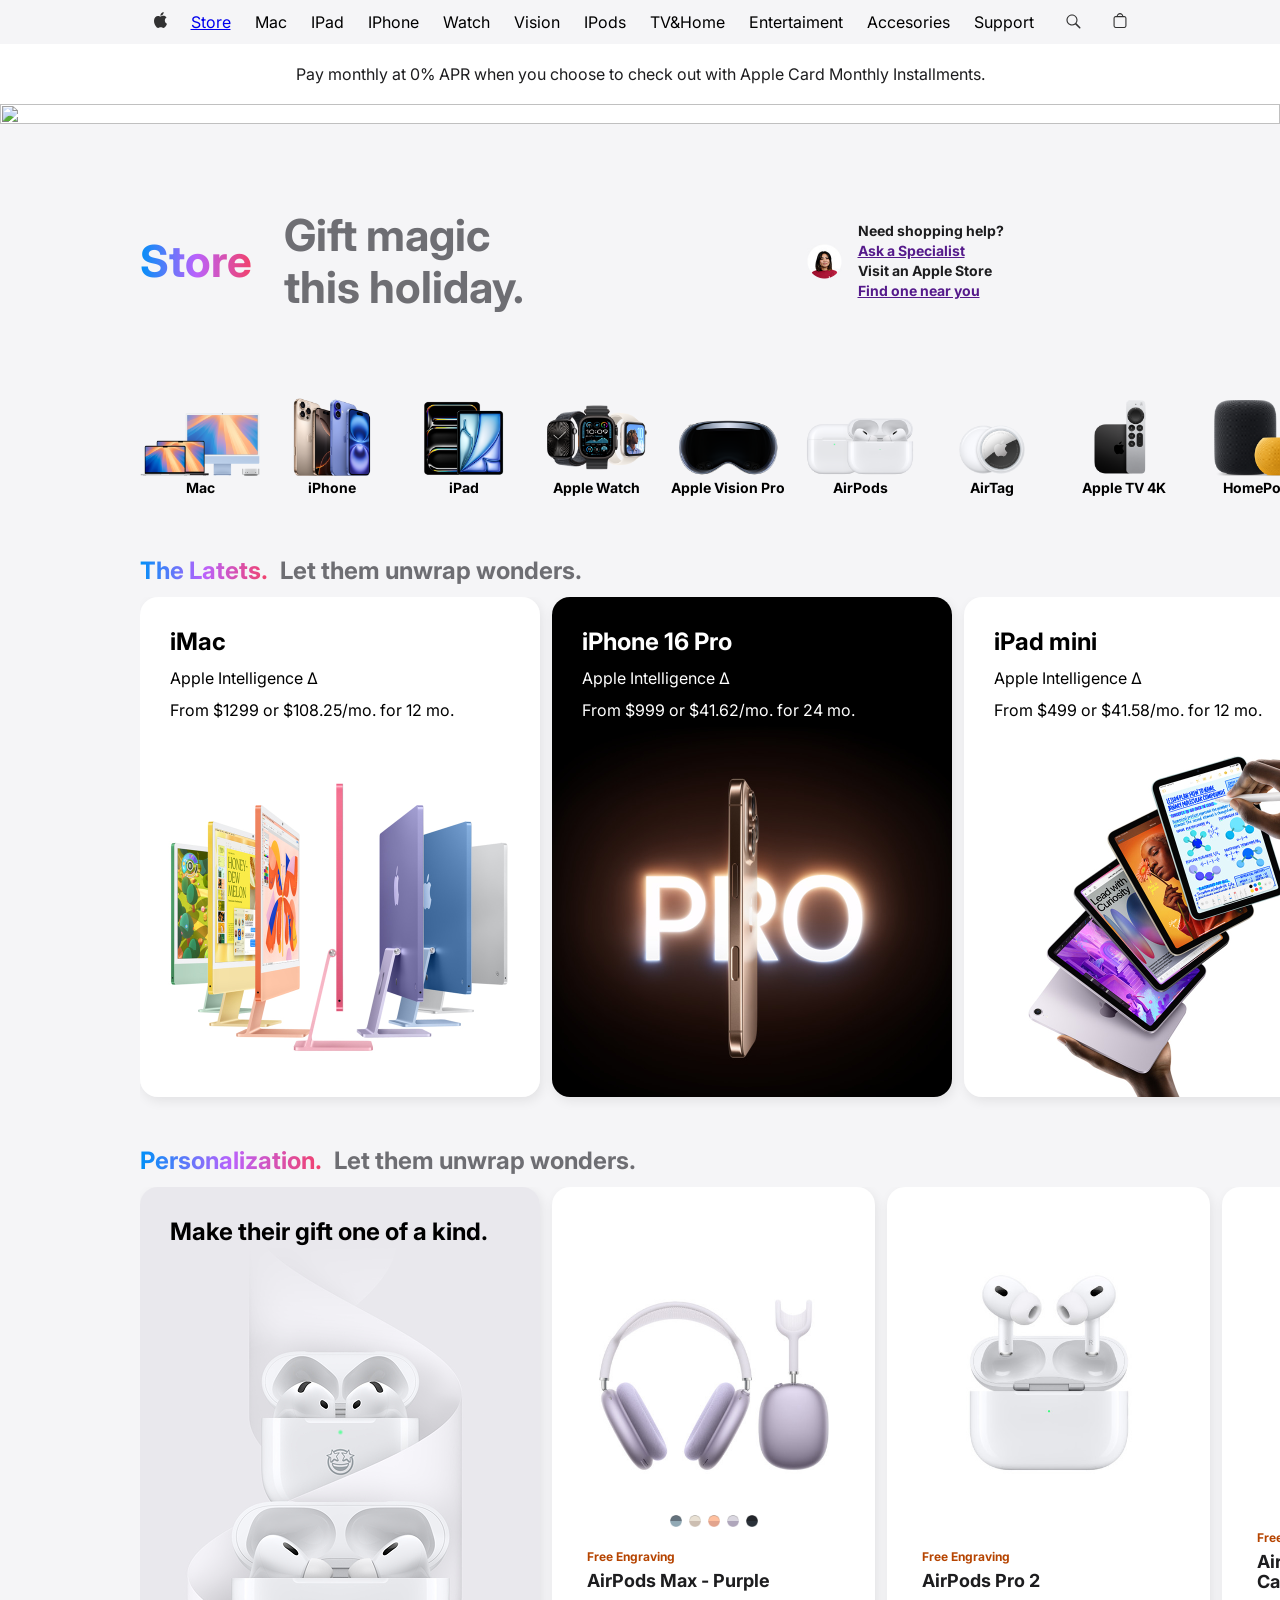
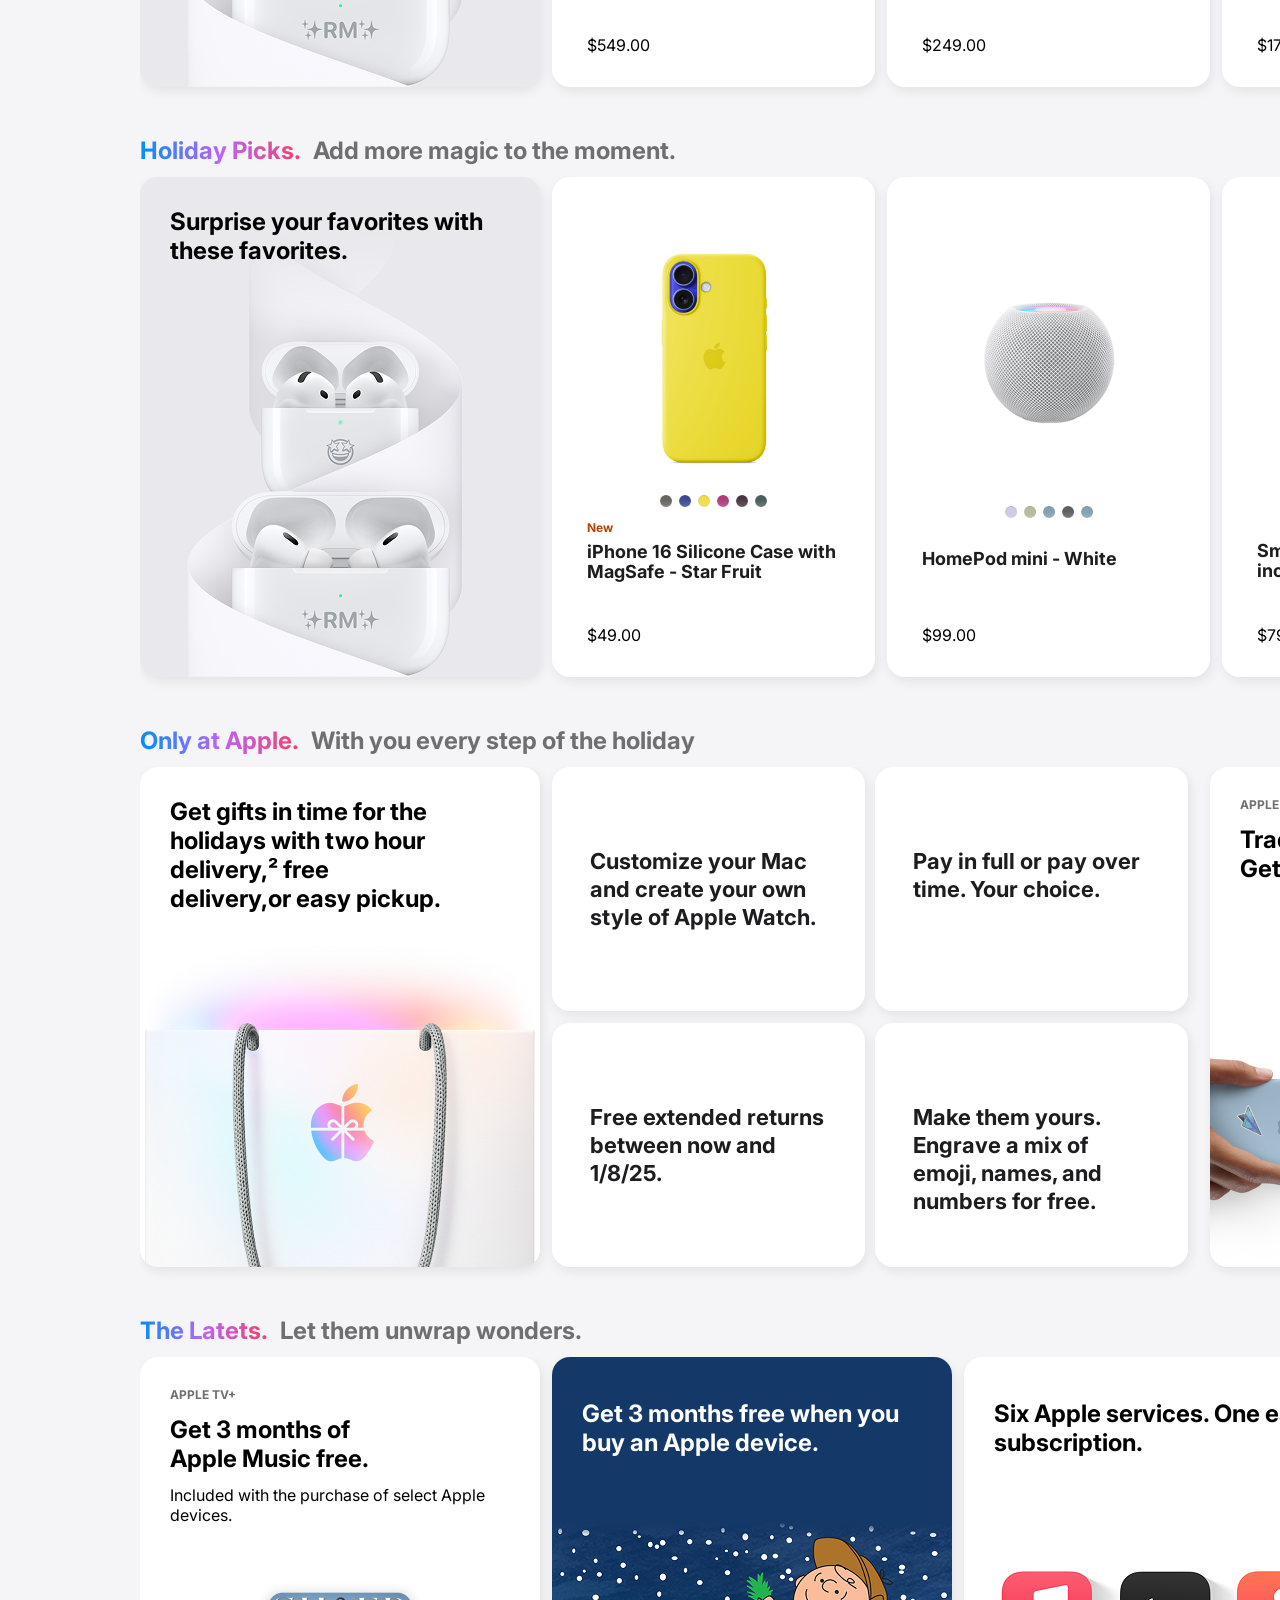
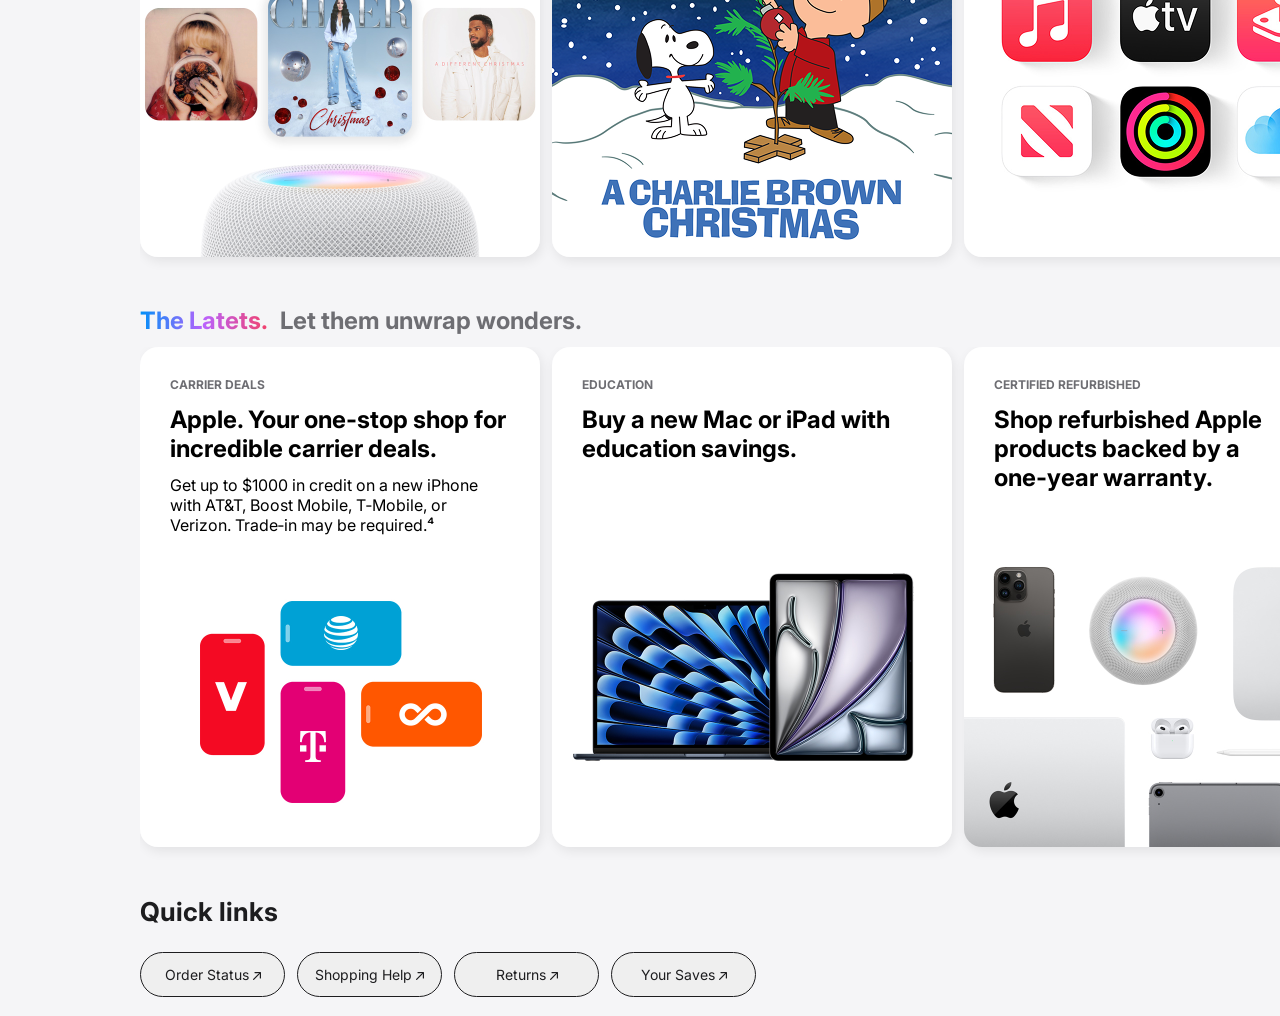
==== commit 931ae4b7: "100% duussan" ====
--- a/store.html
+++ b/store.html
@@ -157,6 +157,8 @@
         <h4>Apple Gift Card</h4>
       </div>
     </div>
+
+    <!-- porduct sction-1 -->
     <div class="latest-porduct-section">
       <div class="section-1">
         <div class="latets-title">
@@ -225,5 +227,385 @@
         </div>
       </div>
     </div>
+    <!-- porduct list 2 dahi heseg -->
+    <div class="latest-porduct-section">
+      <div class="section-1">
+        <div class="latets-title">
+          <div class="color-text">
+            <p>Personalization.</p>
+          </div>
+          <p>Let them unwrap wonders.</p>
+        </div>
+        <div class="latest-porduct-list-2">
+          <div class="latets-porduct-card" id="airpods-img-1">
+            <h2>Make their gift one of a kind.</h2>
+          </div>
+          <div class="latets-porduct-card-2">
+            <div class="por-img">
+              <img src="./img/2.2.jpg" />
+            </div>
+            <div class="color">
+              <img src="./img/color1.jpg" alt="" />
+              <img src="./img/color2.jpg" alt="" />
+              <img src="./img/color3.jpg" alt="" />
+              <img src="./img/color4.jpg" alt="" />
+              <img src="./img/color5.jpg" alt="" />
+            </div>
+            <div class="sub-des">
+              <p>Free Engraving</p>
+              <h2>AirPods Max - Purple</h2>
+            </div>
+            <div class="sub-price">
+              <p>$549.00</p>
+            </div>
+          </div>
+          <div class="latets-porduct-card-2">
+            <div class="por-img">
+              <img src="./img/2.3.jpg" />
+            </div>
+            <div class="color"></div>
+            <div class="sub-des">
+              <p>Free Engraving</p>
+              <h2>AirPods Pro 2</h2>
+            </div>
+            <div class="sub-price">
+              <p>$249.00</p>
+            </div>
+          </div>
+          <div class="latets-porduct-card-2">
+            <div class="por-img">
+              <img src="./img/2.4.jpg" />
+            </div>
+            <div class="color"></div>
+            <div class="sub-des">
+              <p>Free Engraving</p>
+              <h2>AirPods 4 with Active Noise Cancellation</h2>
+            </div>
+            <div class="sub-price">
+              <p>$179.00</p>
+            </div>
+          </div>
+          <div class="latets-porduct-card-2">
+            <div class="por-img">
+              <img src="./img/2.5.jpg" />
+            </div>
+            <div class="color"></div>
+            <div class="sub-des">
+              <p>Free Engraving</p>
+              <h2>Apple Pencil Pro</h2>
+            </div>
+            <div class="sub-price">
+              <p>$49.00</p>
+            </div>
+          </div>
+        </div>
+      </div>
+    </div>
+    <!-- section 3 dahi heseg -->
+    <div class="latest-porduct-section">
+      <div class="section-1">
+        <div class="latets-title">
+          <div class="color-text">
+            <p>Holiday Picks.</p>
+          </div>
+          <p>Add more magic to the moment.</p>
+        </div>
+        <div class="latest-porduct-list-2">
+          <div class="latets-porduct-card" id="airpods-img-1">
+            <h2>Surprise your favorites with these favorites.</h2>
+          </div>
+          <div class="latets-porduct-card-2">
+            <div class="por-img">
+              <img src="./img/16-color/16.jpg" />
+            </div>
+            <div class="color">
+              <img
+                src="./img/16-color/1f3bb219a6f22780133ce85e7bb588bc7174a3e6.jpg"
+                alt="" />
+              <img
+                src="./img/16-color/207df8329ded2a4c11cc81e1616c8c9bfeb79697.jpg"
+                alt="" />
+              <img
+                src="./img/16-color/2325a32458ffeff83fcf42d8328a670b959767f5.jpg"
+                alt="" />
+              <img
+                src="./img/16-color/34abf4e745e114b233019ed7da3feb256776720e.jpg"
+                alt="" />
+              <img
+                src="./img/16-color/dd058ea9f8f4c85e38dc4da07a1e1c5c78b35748.jpg"
+                alt="" />
+              <img
+                src="./img/16-color/c2f70733b60fb3c92ee60f4a571450be3a6da4e6.jpg"
+                alt="" />
+            </div>
+            <div class="sub-des">
+              <p>New</p>
+              <h2>iPhone 16 Silicone Case with MagSafe - Star Fruit</h2>
+            </div>
+            <div class="sub-price">
+              <p>$49.00</p>
+            </div>
+          </div>
+          <div class="latets-porduct-card-2">
+            <div class="por-img">
+              <img src="./img/homepod/homepod-mini-select-white-202110.png" />
+            </div>
+            <div class="color">
+              <img
+                src="./img/homepod/4619b869d77bc4e57eac742b5de8f02a39e1101c.jpg"
+                alt="" />
+              <img
+                src="./img/homepod/8aa3c7425b5c3701d68c9c95fc36d449dcf39dad.jpg"
+                alt="" />
+              <img
+                src="./img/homepod/ae64ddb28a4654d49117f13791a24ed88875d445.jpg"
+                alt="" />
+              <img
+                src="./img/homepod/d2a3be9f4aad223f6701bca74dfd87d33b346041.jpg"
+                alt="" />
+              <img
+                src="./img/homepod/ae64ddb28a4654d49117f13791a24ed88875d445.jpg"
+                alt="" />
+            </div>
+            <div class="sub-des">
+              <p></p>
+              <h2>HomePod mini - White</h2>
+            </div>
+            <div class="sub-price">
+              <p>$99.00</p>
+            </div>
+          </div>
+          <div class="latets-porduct-card-2">
+            <div class="por-img">
+              <img
+                src="./img/case/72d5185ead4c03bca33e9d4984ab45cf6c148938.jpg" />
+            </div>
+            <div class="color">
+              <img
+                src="./img/case/4619b869d77bc4e57eac742b5de8f02a39e1101c.jpg"
+                alt="" />
+              <img
+                src="./img/case/ae64ddb28a4654d49117f13791a24ed88875d445.jpg"
+                alt="" />
+              <img
+                src="./img/case/8aa3c7425b5c3701d68c9c95fc36d449dcf39dad.jpg"
+                alt="" />
+              <img
+                src="./img/case/d2a3be9f4aad223f6701bca74dfd87d33b346041.jpg"
+                alt="" />
+            </div>
+            <div class="sub-des">
+              <p></p>
+              <h2>Smart Folio for iPad Air 11 - inch (M2) - Sage</h2>
+            </div>
+            <div class="sub-price">
+              <p>$79.00</p>
+            </div>
+          </div>
+          <div class="latets-porduct-card-2">
+            <div class="por-img">
+              <img
+                src="./img/ear/0c6d273e8e0627f20f389a36726a299eb458c853.jpg" />
+            </div>
+            <div class="color">
+              <img
+                src="./img/ear/09c0145e05700136e0f83a0b714675e6a672a603.jpg"
+                alt="" />
+              <img
+                src="./img/ear/dc31c8576f0862fd1d6597df2accaf07802294cf.jpg"
+                alt="" />
+              <img
+                src="./img/ear/f9873ca63737b947acfce824e2b8bf906f1400e4.jpg"
+                alt="" />
+            </div>
+            <div class="sub-des">
+              <p>Free Engraving</p>
+              <h2>Beats Solo 4 - On-Ear Wireless Headphones - Slate Blue</h2>
+            </div>
+            <div class="sub-price">
+              <p>$79.00</p>
+            </div>
+          </div>
+        </div>
+      </div>
+    </div>
+    <!-- section 4 dahi heseg -->
+    <div class="latest-porduct-section">
+      <div class="section-1">
+        <div class="latets-title">
+          <div class="color-text">
+            <p>Only at Apple.</p>
+          </div>
+          <p>With you every step of the holiday</p>
+        </div>
+
+        <div class="latest-porduct-list">
+          <div class="latets-porduct-card" id="section-4-card-1">
+            <h2>
+              Get gifts in time for the holidays with two hour delivery,² free
+              delivery,or easy pickup.
+            </h2>
+          </div>
+          <div class="box4">
+            <div class="box1">
+              <p>
+                Customize your Mac and create your own style of Apple Watch.
+              </p>
+            </div>
+            <div class="box1">
+              <p>Free extended returns between now and 1/8/25.</p>
+            </div>
+            <div class="box1">
+              <p>Pay in full or pay over time. Your choice.</p>
+            </div>
+            <div class="box1">
+              <p>
+                Make them yours. Engrave a mix of emoji, names, and numbers for
+                free.
+              </p>
+            </div>
+          </div>
+          <div class="latets-porduct-card" id="section-4-card-2">
+            <p class="jijig-p">APPLE TRADE IN</p>
+            <h2>Trade in your current device. Get credit toward a new one.³</h2>
+          </div>
+          <div class="latets-porduct-card" id="section-4-card-3">
+            <p class="jijig-p">APPLE SPECIALIST</p>
+            <h2>Find gifts with an Apple Specialist in a store or online.</h2>
+          </div>
+        </div>
+      </div>
+    </div>
+    <!-- section 5 dahi heseg -->
+    <div class="latest-porduct-section">
+      <div class="section-1">
+        <div class="latets-title">
+          <div class="color-text">
+            <p>The Latets.</p>
+          </div>
+          <p>Let them unwrap wonders.</p>
+        </div>
+
+        <div class="latest-porduct-list">
+          <div class="latets-porduct-card" id="section-5-card-1">
+            <p class="jijig-p">APPLE TV+</p>
+            <h2>Get 3 months of Apple Music free.</h2>
+            <p>Included with the purchase of select Apple devices.</p>
+          </div>
+          <div class="latets-porduct-card white" id="section-5-card-2">
+            <p class="jijig-p"></p>
+            <h2>Get 3 months free when you buy an Apple device.</h2>
+          </div>
+          <div class="latets-porduct-card" id="section-5-card-3">
+            <p class="jijig-p"></p>
+            <h2>Six Apple services. One easy subscription.</h2>
+          </div>
+          <div class="latets-porduct-card" id="section-5-card-4">
+            <p class="jijig-p">APPLE INTELLIGENCE</p>
+            <h2>New features for writing, focus,communication, and more.</h2>
+          </div>
+        </div>
+      </div>
+    </div>
+    <!-- section 6 dahi heseg -->
+    <div class="latest-porduct-section">
+      <div class="section-1">
+        <div class="latets-title">
+          <div class="color-text">
+            <p>The Latets.</p>
+          </div>
+          <p>Let them unwrap wonders.</p>
+        </div>
+        <div class="latest-porduct-list">
+          <div class="latets-porduct-card" id="section-6-card-1">
+            <p class="jijig-p">CARRIER DEALS</p>
+            <h2>Apple. Your one‑stop shop for incredible carrier deals.</h2>
+            <p>
+              Get up to $1000 in credit on a new iPhone with AT&T, Boost Mobile,
+              T‑Mobile, or Verizon. Trade‑in may be required.⁴
+            </p>
+          </div>
+          <div class="latets-porduct-card" id="section-6-card-2">
+            <p class="jijig-p">EDUCATION</p>
+            <h2>Buy a new Mac or iPad with education savings.</h2>
+          </div>
+          <div class="latets-porduct-card" id="section-6-card-3">
+            <p class="jijig-p">CERTIFIED REFURBISHED</p>
+            <h2>
+              Shop refurbished Apple products backed by a one‑year warranty.
+            </h2>
+          </div>
+          <div class="latets-porduct-card white" id="section-6-card-4">
+            <p class="jijig-p">BUSINESS</p>
+            <h2>From enterprise to small business, we’ll work with you.</h2>
+          </div>
+          <div class="latets-porduct-card" id="section-6-card-5">
+            <p class="jijig-p">GOVERNMENT</p>
+            <h2>
+              Special pricing is available for state, local, and federal
+              agencies.
+            </h2>
+          </div>
+        </div>
+      </div>
+    </div>
+
+    <div class="links-heseg">
+      <h2>Quick links</h2>
+      <div class="links">
+        <button>
+          Order Status
+          <svg
+            xmlns="http://www.w3.org/2000/svg"
+            width="8"
+            height="8"
+            viewBox="0 0 8 8"
+            fill="none">
+            <path
+              d="M8 5.94625C8 6.12913 7.93951 6.28112 7.81852 6.40222C7.69753 6.52332 7.55309 6.58387 7.38519 6.58387C7.21728 6.58387 7.07531 6.52209 6.95926 6.39852C6.84321 6.27495 6.78518 6.12913 6.78518 5.96108V4.30769L6.88889 1.86098L6.00741 2.86932L1.06667 7.81464C0.933333 7.93821 0.787654 8 0.62963 8C0.461728 8 0.314815 7.93574 0.188889 7.80723C0.062963 7.67871 0 7.5329 0 7.36979C0 7.20667 0.0641975 7.06086 0.192593 6.93234L5.13333 1.98702L6.13333 1.11955L3.66667 1.20853H2.03704C1.86914 1.20853 1.72469 1.15045 1.6037 1.03429C1.48272 0.918134 1.42222 0.778499 1.42222 0.615385C1.42222 0.447328 1.48148 0.30275 1.6 0.18165C1.71852 0.0605497 1.86914 0 2.05185 0H7.34074C7.54321 0 7.7037 0.0605497 7.82222 0.18165C7.94074 0.30275 8 0.459685 8 0.652456V5.94625Z"
+              fill="#1D1D1F" />
+          </svg>
+        </button>
+        <button>
+          Shopping Help
+          <svg
+            xmlns="http://www.w3.org/2000/svg"
+            width="8"
+            height="8"
+            viewBox="0 0 8 8"
+            fill="none">
+            <path
+              d="M8 5.94625C8 6.12913 7.93951 6.28112 7.81852 6.40222C7.69753 6.52332 7.55309 6.58387 7.38519 6.58387C7.21728 6.58387 7.07531 6.52209 6.95926 6.39852C6.84321 6.27495 6.78518 6.12913 6.78518 5.96108V4.30769L6.88889 1.86098L6.00741 2.86932L1.06667 7.81464C0.933333 7.93821 0.787654 8 0.62963 8C0.461728 8 0.314815 7.93574 0.188889 7.80723C0.062963 7.67871 0 7.5329 0 7.36979C0 7.20667 0.0641975 7.06086 0.192593 6.93234L5.13333 1.98702L6.13333 1.11955L3.66667 1.20853H2.03704C1.86914 1.20853 1.72469 1.15045 1.6037 1.03429C1.48272 0.918134 1.42222 0.778499 1.42222 0.615385C1.42222 0.447328 1.48148 0.30275 1.6 0.18165C1.71852 0.0605497 1.86914 0 2.05185 0H7.34074C7.54321 0 7.7037 0.0605497 7.82222 0.18165C7.94074 0.30275 8 0.459685 8 0.652456V5.94625Z"
+              fill="#1D1D1F" />
+          </svg>
+        </button>
+        <button>
+          Returns
+          <svg
+            xmlns="http://www.w3.org/2000/svg"
+            width="8"
+            height="8"
+            viewBox="0 0 8 8"
+            fill="none">
+            <path
+              d="M8 5.94625C8 6.12913 7.93951 6.28112 7.81852 6.40222C7.69753 6.52332 7.55309 6.58387 7.38519 6.58387C7.21728 6.58387 7.07531 6.52209 6.95926 6.39852C6.84321 6.27495 6.78518 6.12913 6.78518 5.96108V4.30769L6.88889 1.86098L6.00741 2.86932L1.06667 7.81464C0.933333 7.93821 0.787654 8 0.62963 8C0.461728 8 0.314815 7.93574 0.188889 7.80723C0.062963 7.67871 0 7.5329 0 7.36979C0 7.20667 0.0641975 7.06086 0.192593 6.93234L5.13333 1.98702L6.13333 1.11955L3.66667 1.20853H2.03704C1.86914 1.20853 1.72469 1.15045 1.6037 1.03429C1.48272 0.918134 1.42222 0.778499 1.42222 0.615385C1.42222 0.447328 1.48148 0.30275 1.6 0.18165C1.71852 0.0605497 1.86914 0 2.05185 0H7.34074C7.54321 0 7.7037 0.0605497 7.82222 0.18165C7.94074 0.30275 8 0.459685 8 0.652456V5.94625Z"
+              fill="#1D1D1F" />
+          </svg>
+        </button>
+        <button>
+          Your Saves
+          <svg
+            xmlns="http://www.w3.org/2000/svg"
+            width="8"
+            height="8"
+            viewBox="0 0 8 8"
+            fill="none">
+            <path
+              d="M8 5.94625C8 6.12913 7.93951 6.28112 7.81852 6.40222C7.69753 6.52332 7.55309 6.58387 7.38519 6.58387C7.21728 6.58387 7.07531 6.52209 6.95926 6.39852C6.84321 6.27495 6.78518 6.12913 6.78518 5.96108V4.30769L6.88889 1.86098L6.00741 2.86932L1.06667 7.81464C0.933333 7.93821 0.787654 8 0.62963 8C0.461728 8 0.314815 7.93574 0.188889 7.80723C0.062963 7.67871 0 7.5329 0 7.36979C0 7.20667 0.0641975 7.06086 0.192593 6.93234L5.13333 1.98702L6.13333 1.11955L3.66667 1.20853H2.03704C1.86914 1.20853 1.72469 1.15045 1.6037 1.03429C1.48272 0.918134 1.42222 0.778499 1.42222 0.615385C1.42222 0.447328 1.48148 0.30275 1.6 0.18165C1.71852 0.0605497 1.86914 0 2.05185 0H7.34074C7.54321 0 7.7037 0.0605497 7.82222 0.18165C7.94074 0.30275 8 0.459685 8 0.652456V5.94625Z"
+              fill="#1D1D1F" />
+          </svg>
+        </button>
+      </div>
+    </div>
   </body>
 </html>
--- a/style.css
+++ b/style.css
@@ -2,6 +2,7 @@
   margin: 0;
   box-sizing: border-box;
   padding: 0;
+  font-family: inter;
 }
 
 .header-menu {
@@ -20,6 +21,10 @@
   justify-content: center;
   gap: 24px;
   position: fixed;
+}
+
+.menu-bar {
+  display: none;
 }
 
 .banner {
@@ -493,6 +498,15 @@
   align-items: center;
 }
 
+.jijig-p {
+  color: #6e6e73;
+  font-family: Inter;
+  font-size: 12px;
+  font-style: normal;
+  font-weight: 700;
+  line-height: 16px; /* 133.333% */
+}
+
 @keyframes slider {
   from {
     transform: translate(0%);
@@ -569,10 +583,12 @@
   padding-inline: 120px;
   padding-left: 140px;
 }
+
 .gradient {
   width: 100%;
   height: 20px;
 }
+
 .gradient img {
   width: 100vw;
   height: 20px;
@@ -650,6 +666,7 @@
 .latest-porduct-section {
   width: 100vw;
   height: 553px;
+  margin-bottom: 37px;
 }
 
 #card-1 {
@@ -690,6 +707,9 @@
 .section-1 {
   padding-left: 140px;
   background-color: #f5f5f7;
+  display: flex;
+  flex-direction: column;
+  gap: 12px;
 }
 .latets-title {
   display: flex;
@@ -731,7 +751,196 @@
   color: white;
 }
 
-/* responsibility heseg */
+/* porduct listni 2 dahi heseg */
+
+#airpods-img-1 {
+  background-image: url(./img/2.1.png);
+}
+
+.latest-porduct-list-2 {
+  height: 550px;
+  display: flex;
+  gap: 12px;
+  background-color: #f5f5f7;
+  overflow: scroll;
+  scrollbar-width: none;
+}
+.latets-porduct-card-2 {
+  width: 323px;
+  height: 500px;
+  border-radius: 18px;
+  padding: 71px 28px 32px 28px;
+  display: flex;
+  flex-shrink: 0;
+  cursor: pointer;
+  row-gap: 12px;
+  border-radius: 18px;
+  flex-direction: column;
+  box-shadow: rgba(0, 0, 0, 0.08) 2px 4px 12px 0px;
+  background-color: white;
+  align-items: center;
+}
+
+.por-img img {
+  width: 230px;
+  height: 230px;
+}
+
+.color {
+  width: 253px;
+  height: 58px;
+  display: flex;
+  justify-content: center;
+  align-items: center;
+  gap: 7px;
+}
+
+.color img {
+  width: 12px;
+  height: 12px;
+}
+.sub-des {
+  width: 253px;
+  height: 61px;
+  display: flex;
+  flex-direction: column;
+  align-items: start;
+  gap: 6px;
+}
+.sub-des p {
+  color: #b64400;
+  font-family: Inter;
+  font-size: 12px;
+  font-style: normal;
+  font-weight: 700;
+  line-height: 16px; /* 133.333% */
+}
+.sub-des h2 {
+  color: #1d1d1f;
+
+  font-size: 18px;
+  font-weight: 700;
+  line-height: 20px; /* 111.111% */
+}
+
+.sub-price {
+  width: 253px;
+  margin-top: 32px;
+}
+
+.box4 {
+  width: 646px;
+  height: 500px;
+  display: flex;
+  flex-wrap: wrap;
+  flex-shrink: 0;
+  cursor: pointer;
+  row-gap: 12px;
+  flex-direction: column;
+}
+
+.box1 {
+  width: 313px;
+  height: 244px;
+  flex-shrink: 0;
+  border-radius: 18px;
+  background: #fff;
+  box-shadow: 2px 4px 12px 0 rgba(0, 0, 0, 0.08);
+  display: flex;
+  justify-content: center;
+  align-items: center;
+}
+.box1 p {
+  width: 238px;
+  height: 84px;
+  color: #1d1d1f;
+  font-family: Inter;
+  font-size: 22px;
+  font-style: normal;
+  font-weight: 700;
+  line-height: 28px; /* 127.273% */
+}
+
+#section-4-card-1 {
+  background-image: url(./img/store-card.jpg);
+}
+#section-4-card-2 {
+  background-image: url(./img/trade.jpg);
+}
+#section-4-card-3 {
+  background-image: url(./img/holiday.jpg);
+}
+
+#section-5-card-1 {
+  background-image: url(./img/sec5/fe1e7ece87047c95faa8a68f17e8867914317976.jpg);
+}
+#section-5-card-2 {
+  background-image: url(./img/sec5/store-card-50-holiday-apple-tv-202411.png);
+}
+#section-5-card-3 {
+  background-image: url(./img/sec5/store-card-50-subscriptions-202108_GEO_US.png);
+}
+#section-5-card-4 {
+  background-image: url(./img/sec5/4c93c049459dcec6247af385b50ac485e92e5a45.jpg);
+}
+
+#section-6-card-1 {
+  background-image: url(./img/sec6/57e6bdca2b0f233f809fe57ada1ba8354e54e4b4.jpg);
+}
+#section-6-card-2 {
+  background-image: url(./img/sec6/c29a91c005069048c5e1b877cf3142fa2fab6067.jpg);
+}
+#section-6-card-3 {
+  background-image: url(./img/sec6/60a49ef1a49579aa398f78daa8ab814a87b543dc.jpg);
+}
+#section-6-card-4 {
+  background-image: url(./img/sec6/iphone-card-40-business-202409.png);
+}
+#section-6-card-5 {
+  background-image: url(./img/sec6/9511d82e0fa4f14f3d23b485ab3928f9d27a5012.jpg);
+}
+
+/* footer link heseg */
+
+.links-heseg {
+  display: flex;
+  width: 100vw;
+  padding: 0 140px;
+  flex-direction: column;
+  align-items: flex-start;
+  gap: 24px;
+  background-color: #f5f5f7;
+  height: 120px;
+}
+
+.links-heseg h2 {
+  color: #1d1d1f;
+  font-family: Inter;
+  font-size: 26px;
+  font-style: normal;
+  font-weight: 700;
+  line-height: 32px; /* 123.077% */
+}
+.links {
+  display: flex;
+  align-items: center;
+  gap: 12px;
+  align-self: stretch;
+}
+.links button {
+  width: 145px;
+  height: 45px;
+  border-radius: 999px;
+  border: 1px solid #1d1d1f;
+
+  color: #1d1d1f;
+  text-align: center;
+  font-family: Inter;
+  font-size: 14px;
+  font-style: normal;
+  font-weight: 400;
+  line-height: 20px; /* 142.857% */
+}
 
 @media (max-width: 1000px) {
   .header-menu {
@@ -741,6 +950,10 @@
     align-items: center;
     gap: 12px;
   }
+  .menu-bar {
+    display: block;
+  }
+
   .item p {
     display: none;
   }
@@ -782,6 +995,11 @@
     gap: 0px;
     position: fixed;
   }
+
+  .menu-bar {
+    display: block;
+  }
+
   .banner {
     height: 52px;
     display: flex;
